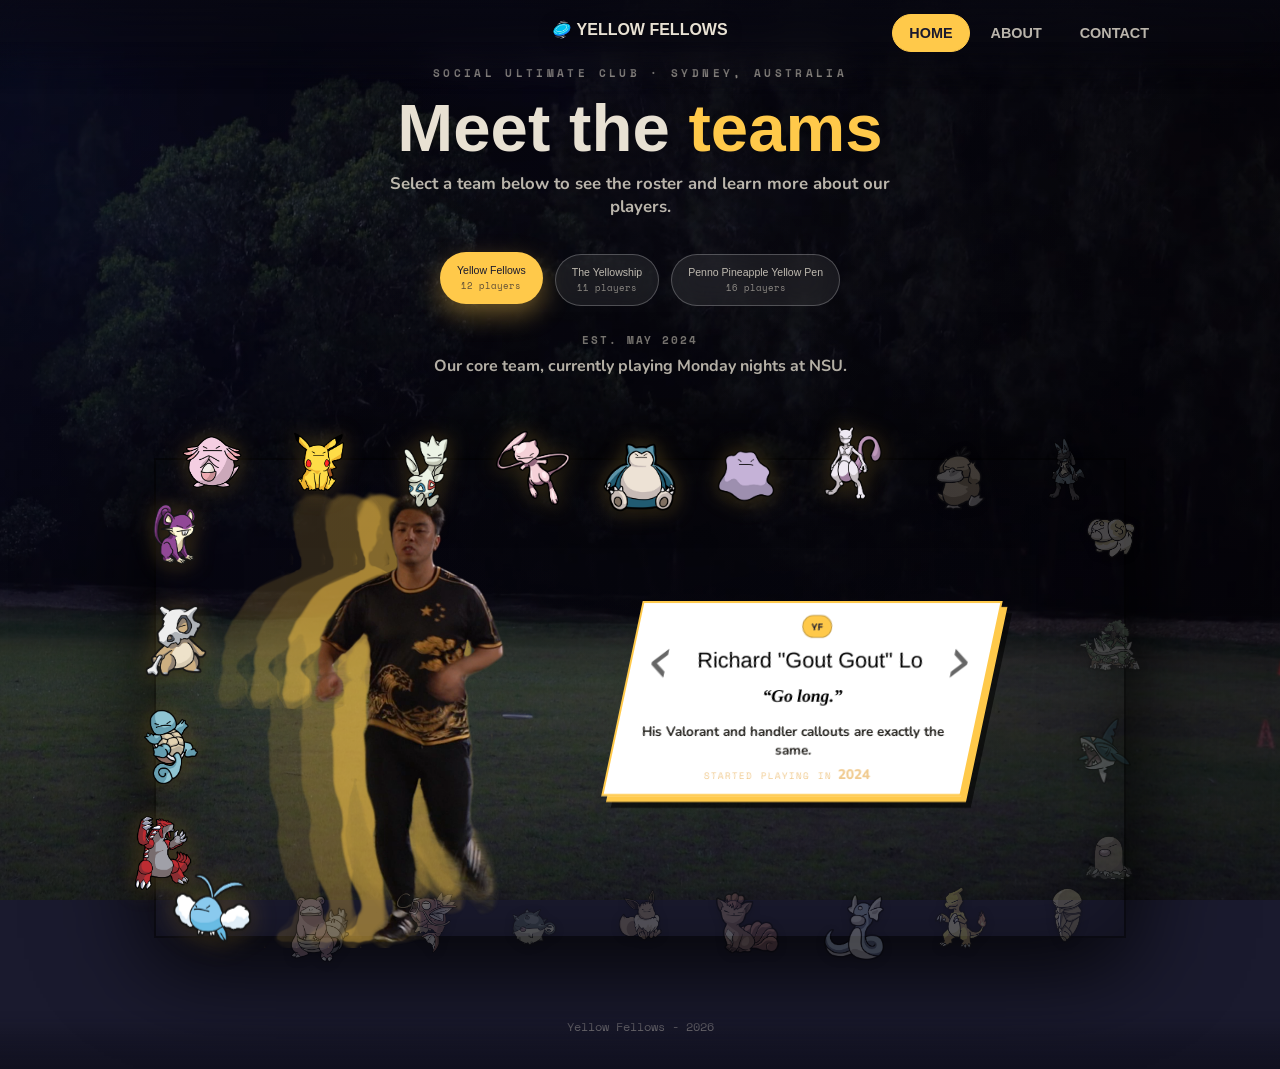
==== index.html @ 6ab6e460 "Claude - code cleanup" ====
<!DOCTYPE html>
<html lang="en">
<head>
<meta charset="UTF-8">
<meta name="viewport" content="width=device-width, initial-scale=1.0">
<title>Yellow Fellows</title>
<link rel="preconnect" href="https://fonts.googleapis.com">
<link href="https://fonts.googleapis.com/css2?family=Nunito:wght@400;700;800;900&family=Space+Mono:wght@400;700&display=swap" rel="stylesheet">
<link rel="stylesheet" href="styles.css">
</head>
<body>

<div class="site-bg" aria-hidden="true"></div>
<div class="disc-bg" aria-hidden="true"></div>

<header class="site-header">
  <div class="header-inner">
    <a href="index.html" class="brand" id="brandLogo" aria-label="Yellow Fellows — home. On mobile, tap to toggle the menu." aria-expanded="false">
      <img src="images/logo.png" alt="Yellow Fellows" class="logo-img"
        onerror="this.replaceWith(Object.assign(document.createElement('span'),{className:'logo-fallback',textContent:'🥏 YELLOW FELLOWS'}));">
    </a>
    <nav class="site-nav" id="siteNav">
      <a href="index.html" class="active">HOME</a>
      <a href="about.html">ABOUT</a>
      <a href="contact.html">CONTACT</a>
    </nav>
  </div>
</header>

<div class="wrap">
  <header class="page-hero">
    <div class="eyebrow">Social Ultimate Club · Sydney, Australia</div>
    <h1>Meet the <span class="hl">teams</span></h1>
    <p class="sub">Select a team below to see the roster and learn more about our players.</p>
  </header>

  <nav class="tabs" role="tablist" aria-label="Team selector"></nav>
  <div class="team-meta">
    <p class="team-est" id="teamEst"></p>
    <p class="team-desc" id="teamDesc"></p>
  </div>

  <div class="stage-wrap" id="stage">

    <video
      id="stageVideo"
      class="stage-video"
      autoplay
      muted
      loop
      playsinline
    ></video>

    <div class="stage-scrim"></div>
    
    <div class="player-figure" id="playerFigure"></div>

    <div class="info-card" id="infoCard">

      <button class="stage-arrow arrow-left" aria-label="Previous player">‹</button>
      <button class="stage-arrow arrow-right" aria-label="Next player">›</button>
      <div class="badge-row" id="badgeRow"></div>
      <p class="stage-name" id="stageName"></p>
      <span class="nickname" id="stageNickname"></span>
      <p class="funfact" id="stageFunfact"></p>

      <div class="player-stat-row single">
        <div class="player-stat">
          <p class="p-label">Started playing in</p>
          <p class="p-value" id="stageStarted"></p>
        </div>
      </div>
    </div>

    <div class="thumb-row" id="thumbRow"></div>
  </div>
</div>

<footer class="site-footer">Yellow Fellows - 2026</footer>

<script src="script.js" defer></script>
</body>
</html>
---- styles.css ----
/* =========================================================
   THE YELLOW SQUAD — shared stylesheet
   Used by: index.html, about.html, contact.html

   v2 -- "field-glass" redesign: field.png runs the full site,
   chrome (header/footer) blurs and feathers into the photo,
   cards go translucent, and player cutouts throw a yellow
   comet trail -- the same arc a disc leaves the hand.
   ========================================================= */

:root{
  /* ---- Fonts, by role ---- */
  --font-body:    'Nunito', sans-serif;         /* running text, form fields */
  --font-heading: 'Segoe UI', sans-serif;        /* h1/h2, names, buttons */
  --font-mono:    'Space Mono', monospace;       /* labels, eyebrows, stats */
  --font-tab:     'Arial Black', sans-serif;     /* team tab buttons */
  --font-quote:   'Times New Roman', monospace;  /* player nickname/quote */

  /* ---- Brand + team colors ---- */
  --ink: #1A1A2E;        /* dark base -- page bg, text-on-light */
  --sun: #FFC94A;        /* primary accent yellow -- Yellow Fellows */
  --pineapple: #f9ff4b;  /* Penno Pineapple Yellow Pen team chip */
  --sherbet: #ffbf1f;    /* The Yellowship team chip */
  --pop: #FF4FA3;        /* focus rings / interactive highlight */
  --cream: #e8e1d3;      /* base tone for light text on dark photo */

  /* ---- Text colors ---- */
  --text: var(--cream);                    /* primary text on dark/photo bg */
  --text-body: #25231f;                    /* body text on light cards (info-card) */
  --text-dim: rgba(255,248,231,0.72);      /* secondary text on dark bg */
  --text-faint: rgba(255,248,231,0.45);    /* tertiary/placeholder text on dark bg */
  --stat-text: rgba(221,138,4,0.45);       /* player stat label/value accent */

  /* ---- Surface / glass effects ---- */
  --glass: rgba(255,255,255,0.07);
  --glass-strong: rgba(255,255,255,0.13);
  --glass-border: rgba(255,255,255,0.24);
  --glass-shadow: 0 18px 50px rgba(6,6,16,0.45);
}

*{ box-sizing:border-box; }

html{ scroll-behavior:smooth; height:100%; background:var(--ink); }

body{
  margin:0;
  background: transparent;
  font-family:var(--font-body);
  color:var(--text);
  min-height:100%;
}

a{ color:inherit; }

/* ---------- SITE-WIDE PHOTO BACKGROUND ---------- */
/* position:fixed already pins this to the viewport, so we don't also need
   background-attachment:fixed -- stacking the two can make some browsers/
   preview panes size the image against document flow instead of the
   viewport, which is what left a plain white gap under short pages. */
.site-bg{
  position:fixed; inset:0; z-index:-3;
  background: url('images/field.png') center 35% / cover no-repeat;
}
.site-bg::before{
  content:"";
  position:absolute; inset:0;
  background:
    linear-gradient(180deg, rgba(8,8,18,0.62) 0%, rgba(8,8,18,0.30) 16%, rgba(8,8,18,0.38) 60%, rgba(8,8,18,0.68) 100%);
}
.site-bg::after{
  content:"";
  position:absolute; inset:0;
  background: radial-gradient(circle at 50% 30%, rgba(0,0,0,0) 0%, rgba(0,0,0,0.28) 100%);
}

.disc-bg{ position:fixed; inset:0; pointer-events:none; overflow:hidden; z-index:-2; }
.disc-bg span{ position:absolute; font-size:2.2rem; opacity:0.07; filter:saturate(0.6); }

.wrap{ position:relative; z-index:5; max-width:1100px; margin:0 auto; padding:64px 64px 10px; }

/* ---------- SITE HEADER / NAV -- fades into the photo ---------- */
.site-header{
  position:fixed; top:0; left:0; right:0; z-index:50;
  padding-bottom: 36px;
}
/* The blurred/feathered background lives on its own layer, sized to the
   header's own (short) box. Applying the mask here -- instead of on
   .site-header directly -- keeps it from clipping the mobile nav
   dropdown, which needs to extend well below that box when open. */
.site-header::before{
  content:"";
  position:absolute; inset:0;
  z-index:-1;
  background: linear-gradient(180deg, rgba(8,8,18,0.55) 0%, rgba(8,8,18,0.30) 55%, rgba(8,8,18,0) 100%);
  backdrop-filter: blur(18px);
  -webkit-backdrop-filter: blur(18px);
  -webkit-mask-image: linear-gradient(to bottom, #000 45%, transparent 100%);
  mask-image: linear-gradient(to bottom, #000 45%, transparent 100%);
}
.header-inner{
  position:relative;
  max-width:1100px; margin:0 auto; padding:14px 24px 6px;
  display:flex; align-items:center; justify-content:flex-end;
  min-height:56px;
}
.brand{
  /* Always centered at the top of the header, independent of the nav's
     width -- absolute + translate keeps it dead-center on both mobile
     and desktop rather than being squeezed by flex siblings. */
  position:absolute;
  left:50%; top:50%;
  transform:translate(-50%,-50%);
  z-index:2;

  display:flex; align-items:center; justify-content:center;
  text-decoration:none;
  padding:6px;
  border-radius:14px;
  transition: transform .2s ease, opacity .2s ease;
}
.brand:hover{ transform:translate(-50%,-50%) scale(1.04); }
.brand.active{ transform:translate(-50%,-50%) scale(0.94); }

.logo-img{
  height:44px;
  width:auto;
  display:block;
  filter: drop-shadow(0 2px 14px rgba(0,0,0,0.5));
}

.logo-fallback{
  font-family:var(--font-heading);
  font-weight:800;
  font-size:1rem;
  color:var(--text);
  text-shadow:0 2px 14px rgba(0,0,0,0.5);
  white-space:nowrap;
}

.site-nav{
  display:flex;
  align-items:center;
  gap:4px;
}

.site-nav a{
  font-family:var(--font-heading);
  font-weight:800;
  font-size:0.9rem;
  text-decoration:none;
  color:var(--text-dim);
  padding:10px 16px;
  border:1px solid transparent;
  border-radius:999px;
  transition:
    color .2s ease,
    background .2s ease,
    border-color .2s ease,
    transform .2s ease;
}

.site-nav a:hover{
  color:var(--text);
  background:var(--glass);
  border-color:var(--glass-border);
}

.site-nav a.active{
  color:var(--ink);
  background:var(--sun);
  border-color:var(--sun);
}

@media (max-width:760px){

  .logo-img{
    height:60px;
  }

  .header-inner{
    min-height:76px;
    padding-top:100px;
  }

  .site-nav{
    display:flex;
    flex-direction:column;
    align-items:center;
    justify-content:center;
    gap:20px;

    position:fixed;
    inset:0;

    z-index:40;

    background:rgba(8,8,18,0.6);
    backdrop-filter:blur(28px) saturate(140%);
    -webkit-backdrop-filter:blur(28px) saturate(140%);

    opacity:0;
    visibility:hidden;
    pointer-events:none;

    transition:
      opacity .3s ease,
      visibility 0s linear .3s;
  }

  .site-nav.open{
    opacity:1;
    visibility:visible;
    pointer-events:auto;
    transition:
      opacity .3s ease,
      visibility 0s linear 0s;
  }

  .site-nav a{
    text-align:center;
    font-size:1.5rem;
    padding:12px 30px;

    opacity:0;
    transform:translateY(14px) scale(.94);
  }

  .site-nav.open a{
    animation:navLinkIn .42s cubic-bezier(.2,.8,.3,1) forwards;
  }

  .site-nav.open a:nth-child(1){ animation-delay:.08s; }
  .site-nav.open a:nth-child(2){ animation-delay:.16s; }
  .site-nav.open a:nth-child(3){ animation-delay:.24s; }
}

@keyframes navLinkIn{
  to{
    opacity:1;
    transform:translateY(0) scale(1);
  }
}

@media (max-width:600px){
  .logo-img{
    height:56px;
  }

  .header-inner{
    min-height:72px;
  }
}

/* ---------- PAGE HERO ---------- */
header.page-hero{
    position:relative;
    z-index:2;

    text-align:center;

    padding:0px 0 30px;

    margin-bottom:-20px;
}

.eyebrow{
  font-family:var(--font-mono); text-transform:uppercase; letter-spacing:0.3em;
  font-size:0.7rem; font-weight:700; color:var(--text-dim);
}

h1{
  font-family:var(--font-heading); font-size:clamp(2.2rem, 6vw, 4.2rem);
  line-height:1.05; margin:12px 0 8px; color:var(--text);
  text-shadow: 0 4px 30px rgba(0,0,0,0.45);
}
h1 .hl{
  color:var(--sun);
}

.sub{ font-size:1.05rem; font-weight:700; max-width:560px; margin:0 auto; color:var(--text-dim); }

h2{
  font-family:var(--font-heading); font-size:clamp(1.25rem, 3.5vw, 1.6rem);
  margin: 0 0 14px; color:var(--text);
}

/* ---------- GENERIC GLASS CARD ---------- */
.panel{
  background: rgba(18,20,28,0.72);
  backdrop-filter: blur(12px);
  -webkit-backdrop-filter: blur(12px);

  border: 1px solid rgba(255,255,255,0.08);
  border-radius: 14px;

  padding: 28px;

  box-shadow:
    0 10px 30px rgba(0,0,0,.28),
    inset 0 1px 0 rgba(255,255,255,.03);

  transition:
    transform .22s ease,
    box-shadow .22s ease,
    border-color .22s ease;
}
.panel:hover{ transform: translateY(-4px); box-shadow: 0 26px 60px rgba(6,6,16,0.55); background:rgba(255,255,255,0.16); }

section.block{ margin: 54px 0; }
section.block:first-of-type{ margin-top: 20px; }

/* ---------- TABS (roster page) ---------- */
.tabs{
  display: flex;
  flex-wrap: wrap;
  justify-content: center;
  align-items: stretch;
  gap: 12px;

  margin: 10px 0;
  padding: 16px 0;
}

.tabs::-webkit-scrollbar{
  display: none;              /* Chrome, Safari, Edge */
}

.tab-btn{
  flex: 0 0 auto;
  font-family:var(--font-tab); font-size:0.66rem; padding:11px 16px;
  background:var(--glass); border:1px solid var(--glass-border); border-radius:999px; cursor:pointer;
  color:var(--text-dim);
  backdrop-filter: blur(14px);
  transition: transform .18s ease, box-shadow .18s ease, background .18s ease, color .18s ease;
  white-space:nowrap;
}
.tab-btn:hover{ transform: translateY(-2px); color:var(--text); background:rgba(255,255,255,0.13); }
.tab-btn:focus-visible{ outline: 2px solid var(--pop); outline-offset: 3px; }
.tab-btn.active{
  color:var(--ink); transform: translateY(-2px);
  border-color: transparent;
  box-shadow: 0 10px 26px rgba(255,201,74,0.4);
}
.tab-btn .count{ font-family:var(--font-mono); font-size:0.55rem; opacity:0.7; display:block; margin-top:3px; }

.team-meta{ text-align:center; margin-bottom:80px; }
.team-est{
  font-family:var(--font-mono); font-size:0.68rem; font-weight:700;
  text-transform:uppercase; letter-spacing:0.18em; color:var(--text-faint); margin:0 0 6px;
}
.team-est.empty{ font-style:italic; letter-spacing:0.05em; text-transform:none; }
.team-desc{
  font-weight:700; font-size:1rem; line-height:1.55; max-width:620px;
  margin:0 auto; color:var(--text-dim);
}

/* ---------- STAGE -- floats directly on the field, no boxed background ---------- */
.stage-wrap{
    position: relative;

    display: flex;
    justify-content: center;
    align-items: center;
    gap: 64px;

    min-height: 480px;

    overflow: visible;
    border: 2px solid rgba(0, 0, 0, 0.6);
    box-shadow:
      0 30px 80px rgba(0,0,0,0.65),
      0 0 120px rgba(0,0,0,0.45),
      inset 0 0 80px rgba(0,0,0,0.35);
}

.stage-video{
    position: absolute;
    inset: 0;

    width: 100%;
    height: 100%;

    object-fit: cover;
    filter: brightness(0.6);

    z-index: 0;
}

.player-figure{
  position: absolute;
  left: -42px;
  flex: 1;

  display: flex;
  align-items: center;
  justify-content: center;

  min-height: 500px;

  transition: opacity .45s ease;
}

.player-figure img{

  width: auto;
  height: 500px;

  object-fit: contain;

  transform: translateX(-60px);

  animation: toonShadowIn .8s cubic-bezier(.2,.8,.3,1) both;
}

@keyframes toonShadowIn{
  0%{
    filter:
      drop-shadow(0 0 0 rgba(255,201,74,0))
      drop-shadow(0 0 0 rgba(255,201,74,0));
  }

  100%{
    filter:
      drop-shadow(-32px 0px 0 rgba(255,201,74,0.5))
      drop-shadow(-64px 0px 0 rgba(255,201,74,0.3));
  }
}

.ghost{ width:80%; height:80%; }
.ghost svg{ width:100%; height:100%;
  filter: drop-shadow(0 14px 22px rgba(0,0,0,0.35));
}
.ghost .ghost-initials{ font-family:var(--font-heading); fill: rgba(255,255,255,0.9); font-size:26px; }
.ghost path, .ghost circle{ stroke: rgba(255,255,255,0.8); }

.info-card{
    position: absolute;
    right:12px;
    width: 360px;
    padding: 12px 18px;

    background: #fff;
    border: 2px solid var(--sun);

    transform: skew(-12deg) translateX(-130px);

    flex: 0 0 360px;   /* Prevent flexbox from shrinking it */

    box-shadow:
        6px 6px 0 var(--sun),
        12px 12px 0 rgba(0,0,0,0.6);

    color: #000; /* or #111 if you want softer black text */
    
}
.info-card > *{
    transform: skew(12deg);
}
.info-card.fade{ opacity:0; transform: translateY(6px); }

.badge-row{ display:flex; gap:5px; margin-bottom:10px; flex-wrap:wrap; justify-content:center; }
.team-chip{
  font-family:var(--font-mono); font-size:0.6rem; font-weight:700;
  padding:3px 8px; border-radius:999px; border:1px solid rgba(26,26,46,0.25); line-height:1.6;
  color:var(--ink);
}
.chip-YF{ background: var(--sun); }
.chip-PPYP{ background: var(--pineapple); }
.chip-YS{ background: var(--sherbet); }

.stage-name{ font-family:var(--font-heading); font-size:clamp(1rem, 3vw, 1.35rem); margin:0 0 8px; text-align:center; }

.nickname{
  display:block; width:fit-content; margin:0 auto 12px;
  font-family:var(--font-quote); font-style:italic; font-size:1.1rem; font-weight:700;
  padding:4px 12px;
}
.nickname.empty{ font-style:italic; border-style:dotted; opacity:0.7; }

.funfact{ font-size:0.84rem; font-weight:700; line-height:1.4; color:var(--text-body); text-align:center; margin:0 0 -2px; }
.funfact.empty{ font-style:italic; font-weight:600; opacity:0.6; }

.player-stat-row{
  display:grid;
  grid-template-columns:1fr 1fr;
  gap:6px 12px;
  border-top:1px solid var(--glass-border);
  padding-top:8px;
}

.player-stat-row.single{
  grid-template-columns:1fr;
}

.player-stat{
  display:flex;
  justify-content:center;
  align-items:baseline;
  gap:6px;
}

.player-stat .p-label{
  margin:0;
  font-family:var(--font-mono);
  font-size:0.58rem;
  text-transform:uppercase;
  letter-spacing:0.12em;
  color:var(--stat-text);
  line-height:1;
}

.player-stat .p-value{
  margin:0;
  font-weight:800;
  font-size:0.86rem;
  color:var(--stat-text);
  line-height:1;
}

.player-stat .p-value.empty{
  font-style:italic;
  font-weight:700;
  color:var(--text-faint);
}

.stage-arrow{
  position: absolute;
  top: 30%;
  transform: translateY(-50%);
  z-index: 3;

  width: 56px;
  height: 56px;
  border: none;
  border-radius: 50%;

  background: transparent;
  color: rgba(0, 0, 0, 0.85);

  display: flex;
  align-items: center;
  justify-content: center;

  cursor: pointer;
  user-select: none;

  font-family: system-ui, sans-serif;
  font-size: 4rem;
  font-weight: 300;
  line-height: 1;

  transition:
    transform .2s ease,
    color .2s ease,
    opacity .2s ease;

  opacity: .7;
}

.stage-arrow:hover{
  transform: translateY(-50%) scale(1.12);
  color: #000000;
  opacity: 1;
}

.stage-arrow:focus-visible{
  outline: none;
}
.arrow-left{ left:0%; }
.arrow-right{ right: 0%; }

/* ---------- THUMBNAIL ROW ---------- */

/* Purely a positioning context -- not itself positioned, so it doesn't
   introduce a new containing block. .thumb children are position:absolute
   and sit directly on top of .stage-wrap (their nearest positioned
   ancestor), so their left/top percentages are stage-wrap-relative. */
.thumb-row{
  margin: 0;
}

.thumb{
  position: absolute;

  width:66px;
  height:66px;

  display:flex;
  align-items:center;
  justify-content:center;

  cursor:pointer;
  pointer-events: auto;

  /* left/top mark the point on the frame; this centers the thumb on
     that point instead of anchoring its top-left corner there */
  transform: translate(-50%, -50%);

  /* every property that differs between the dim/active/selected state
     is listed here so updateThumbStates()'s class toggles always fade
     rather than snapping */
  transition:
    transform 0.4s cubic-bezier(.2,.8,.3,1),
    opacity 0.4s ease;

  /* default "dim" state */
  opacity: 0.35;
}

.thumb:hover{ transform: translate(-50%, -50%) translateY(-3px) scale(1.05); opacity:0.85; }

.thumb img{
  width: 100%;
  height: 100%;
  object-fit: contain; /* hug the cutout's real shape, not a cropped circle */
  filter: grayscale(0.6) brightness(0.8) drop-shadow(0 2px 5px rgba(0,0,0,0.4));
  transition: filter 0.4s ease;
}

/* highlighted state -- fades in/out via the transition above whenever
   .active is toggled (team switch) or on first paint (entrance). The
   white outline + yellow glow are traced straight onto the cutout's
   alpha shape with stacked drop-shadows, rather than sitting behind it
   in a circular chip. */
.thumb.active{
  opacity: 1;
  transform: translate(-50%, -50%) translateY(-5px) scale(1.12);
}
.thumb.active img{
  filter:
    drop-shadow(0 2px 5px rgba(0,0,0,0.4))
    drop-shadow(0 0 9px rgba(255,201,74,0.265));
}

/* selected state -- the player currently shown on stage. Sits visually
   "above" the plain active state: bigger lift, a heavier ring, and a
   slow breathing glow so it reads at a glance even among a full team of
   highlighted teammates. Declared after .active so it wins when a thumb
   is both on-team and the current selection (the common case). */
.thumb.selected{
  transform: translate(-50%, -50%) translateY(-9px) scale(1.32);
  z-index: 2;
}
.thumb.selected img{
  animation: thumbGlow 2.6s ease-in-out infinite;
}


@keyframes thumbGlow{
  0%, 100%{
    filter:
      drop-shadow(0 0 2px #fff)
      drop-shadow(0 0 2px #fff)
      drop-shadow(0 0 2px #fff)
      drop-shadow(0 2px 5px rgba(0,0,0,0.4))
      drop-shadow(0 0 14px rgba(255,201,74,0.85));
  }
  50%{
    filter:
      drop-shadow(0 0 2.5px #fff)
      drop-shadow(0 0 2.5px #fff)
      drop-shadow(0 0 2.5px #fff)
      drop-shadow(0 2px 5px rgba(0,0,0,0.4))
      drop-shadow(0 0 24px rgba(255,201,74,1));
  }
}

/* fallback chip -- only used when a player has no thumbs/<slug>.png yet.
   There's no image to trace an outline onto, so it keeps a small circular
   badge instead; box-shadow stands in for the drop-shadow ring so the
   same dim/active/selected language still reads. */
.thumb-fallback{
  border-radius:50%;
  background: var(--tbg, var(--sun));
  color: var(--ink);
  font-family:var(--font-mono);
  font-size:0.6rem;
  font-weight:700;
  box-shadow: 0 6px 16px rgba(6,6,16,0.35);
  transition: box-shadow 0.4s ease;
}
.thumb-fallback.active{
  box-shadow: 0 0 0 2px #fff, 0 8px 22px rgba(255,201,74,0.5);
}
.thumb-fallback.selected{
  box-shadow: 0 0 0 3px #fff, 0 14px 30px rgba(255,201,74,0.55), 0 0 18px rgba(255,201,74,0.35);
  animation: thumbFallbackGlow 2.6s ease-in-out infinite;
}
@keyframes thumbFallbackGlow{
  0%, 100%{ box-shadow: 0 0 0 3px #fff, 0 14px 30px rgba(255,201,74,0.55), 0 0 18px rgba(255,201,74,0.35); }
  50%{ box-shadow: 0 0 0 3px #fff, 0 16px 36px rgba(255,201,74,0.8), 0 0 34px rgba(255,201,74,0.65); }
}

/* ---------- CONTACT PAGE ---------- */
.contact-grid{
  display:grid; grid-template-columns: 1.1fr 0.9fr; gap:24px; align-items:start;
}
@media (max-width:760px){ .contact-grid{ grid-template-columns:1fr; } }

.info-list{ list-style:none; padding:0; margin:0; display:flex; flex-direction:column; gap:16px; }
.info-list li{ display:flex; gap:12px; align-items:flex-start; }
.info-list .icon{ font-size:1.4rem; line-height:1; filter: drop-shadow(0 2px 6px rgba(0,0,0,0.4)); }
.info-list .label{
  font-family:var(--font-mono); font-size:0.64rem; text-transform:uppercase;
  letter-spacing:0.12em; color:var(--text-faint); margin:0 0 3px;
}
.info-list .value{ font-weight:800; color:var(--text); }
.info-list .value.empty{ font-style:italic; font-weight:700; color:var(--text-faint); }

.social-row{ display:flex; gap:10px; flex-wrap:wrap; margin-top:18px; }
.social-chip{
  font-family:var(--font-mono); font-size:0.7rem; font-weight:700;
  padding:8px 14px; border:1px solid var(--glass-border); border-radius:20px; text-decoration:none;
  background:var(--glass); color:var(--text-dim);
  transition: transform .18s ease, background .18s ease, color .18s ease;
}
.social-chip:hover{ background:var(--sun); color:var(--ink); transform: translateY(-2px); }

.form-field{ margin-bottom:16px; display:flex; flex-direction:column; gap:6px; }
.form-field label{ font-family:var(--font-mono); font-size:0.68rem; text-transform:uppercase; letter-spacing:0.1em; color:var(--text-faint); }
.form-field input, .form-field textarea{
  font-family:var(--font-body); font-size:0.95rem; font-weight:700;
  padding:12px 14px; border:1px solid var(--glass-border); border-radius:12px;
  background:rgba(255,255,255,0.08); color:var(--text); resize:vertical;
}
.form-field input::placeholder, .form-field textarea::placeholder{ color:var(--text-faint); }
.form-field input:focus, .form-field textarea:focus{ outline:2px solid var(--pop); outline-offset:1px; background:rgba(255,255,255,0.13); }

.submit-btn{
  font-family:var(--font-heading); font-weight:800; font-size:0.82rem; padding:14px 24px;
  background:var(--sun); color:var(--ink); border:none; border-radius:999px; cursor:pointer;
  transition: transform .18s ease, box-shadow .18s ease;
}
.submit-btn:hover{ transform: translateY(-2px); }
.submit-btn:focus-visible{ outline:2px solid var(--pop); outline-offset:2px; }

.form-note{ font-size:0.76rem; color:var(--text-faint); margin-top:10px; font-weight:700; }

/* ---------- FOOTER -- feathers into the photo, no hard edge ---------- */
footer.site-footer{
  position:relative; z-index:1;
  text-align:center; margin-top:60px; padding-top:10px; padding-bottom:34px;
  font-family:var(--font-mono); font-size:0.74rem; color:var(--text-faint);
  background: linear-gradient(0deg, rgba(8,8,18,0.5) 0%, rgba(8,8,18,0.22) 55%, rgba(8,8,18,0) 100%);
  -webkit-mask-image: linear-gradient(to top, #000 55%, transparent 100%);
  mask-image: linear-gradient(to top, #000 55%, transparent 100%);
}

/* ---------- MOBILE / STAGE RESPONSIVE ---------- */
@media (max-width:760px){
  .wrap{ padding-top:118px; }

  /* Stage stacks: player photo on top, info card below, arrows overlaid
     on the photo, thumbs scattered around the whole stacked block. */
    .stage-wrap{
    position: relative;
    display: flex;
    justify-content: center;
    align-items: center;

    min-height: 520px;
    padding: 28px 12px 32px;
  }

  .player-figure{
    flex: 1;
    width: 100%;
    height: 100%;
    min-height: 520px;
  }

  .player-figure img{
    transform: none;
    height: 500px;
    object-fit: contain;
  }

  .info-card{
    position: absolute;
    left: 50%;
    bottom: 20px;
    transform: translateX(-50%) translateY(-20%) skew(-12deg);

    width: calc(100% - 24px);
    max-width: 360px;

    z-index: 20;

    box-shadow:
      4px 4px 0 var(--sun),
      8px 8px 0 rgba(0,0,0,0.6);
  }

  .info-card.fade{
    opacity: 0;
    transform: translateX(-50%) translateY(6px) skew(-6deg);
  }

  /* Smaller thumbs so the perimeter-scatter layout (see script.js
     thumbSize/thumbGap) still has room to breathe on a narrow stage. */
  .thumb{ width:62px; height:62px; z-index:30}
  .thumb.selected{z-index:30}

  .team-meta{ margin-bottom:44px; }
  .tabs{ gap:10px; }
}

@media (max-width:600px){
  .wrap{ padding-top:118px; }
  .player-figure{ height:220px; }
  .player-stat-row{ grid-template-columns:1fr; }
  .thumb{ width:48px; height:48px; }
  .stage-arrow{ top:24px; padding:50px}
}

@media (max-width:420px){
  .panel{ padding:20px 18px 18px; }
  .info-card{ padding:10px 14px; }
  .stat-row{ gap:10px; }
  h1{ margin-top:8px; }
}

@media (prefers-reduced-motion: reduce){ *{ transition:none !important; animation:none !important; } }


/* ---------- TIMELINE (about.html only) ---------- */

.timeline-header{
  text-align:center;
  margin:0 0 32px;
}

.timeline-header p{
  margin:0;

  font-family:var(--font-body);
  font-size:.85rem;
  font-weight:800;

  text-transform:uppercase;
  letter-spacing:.2em;

  color:var(--sun);
}

.timeline{
  position: relative;
  max-width: 760px;
  margin: 0 auto;
  padding: 20px 0;
}
.timeline::before{
  content:"";
  position:absolute;
  top:0; bottom:0; left:50%;
  width:2px;
  background: linear-gradient(180deg, transparent, var(--glass-border) 8%, var(--glass-border) 92%, transparent);
  transform: translateX(-50%);
}

.timeline-entry{
  position: relative;
  display: grid;
  grid-template-columns: 1fr 1fr;
  gap: 32px;
  align-items: center;
  margin-bottom: 48px;
}
.timeline-entry.in-view{
  animation: awRise .6s ease both;
}
.timeline-entry:nth-child(odd) .timeline-photo{ grid-column: 1; order: 1; }
.timeline-entry:nth-child(odd) .timeline-card{ grid-column: 2; order: 2; }
.timeline-entry:nth-child(even) .timeline-photo{ grid-column: 2; order: 2; }
.timeline-entry:nth-child(even) .timeline-card{ grid-column: 1; order: 1; text-align: right; }

.timeline-dot{
  position:absolute; top:50%; left:50%;
  width:14px; height:14px; border-radius:50%;
  background: var(--sun);
  box-shadow: 0 0 0 4px rgba(255,201,74,0.25), 0 0 18px rgba(255,201,74,0.6);
  transform: translate(-50%,-50%);
  z-index: 2;
}

.timeline-photo{
  border-radius:18px;
  overflow:hidden;
  border:1px solid var(--glass-border);
  box-shadow:var(--glass-shadow);
  min-height:160px;
  background:var(--glass-strong);

  display:flex;
  align-items:center;
  justify-content:center;

  backdrop-filter:blur(20px) saturate(140%);
  -webkit-backdrop-filter:blur(20px) saturate(140%);

  transition:
    transform .25s ease,
    box-shadow .25s ease,
    background .25s ease;
}

.timeline-photo:hover{
  transform:translateY(-4px);
  box-shadow:0 26px 60px rgba(6,6,16,0.55);
  background:rgba(255,255,255,0.16);
}

.timeline-photo img{
  width:100%;
  height:100%;
  object-fit:cover;
  display:block;
  transition:transform .35s ease;
}

.timeline-photo:hover img{
  transform:scale(1.04);
}

.timeline-photo img{ width:100%; height:100%; object-fit:cover; display:block; }
.timeline-photo.photo-fallback{ display:none; } /* no image -> card takes both columns below */
.timeline-photo.photo-fallback + .timeline-card{ grid-column: 1 / -1; text-align:center; }

.timeline-date{
  font-family:var(--font-mono); font-size:0.66rem; font-weight:700;
  text-transform:uppercase; letter-spacing:0.14em; color:var(--sun); margin:0 0 6px;
}
.timeline-caption{
  font-family:var(--font-heading); font-size:1.1rem; margin:0 0 8px; color:var(--text);
}
.timeline-desc{
  font-size:0.9rem; font-weight:700; line-height:1.5; color:var(--text-dim); margin:0;
}

@media (max-width:760px){
  .timeline::before{ left:20px; }
  .timeline-entry{
    grid-template-columns: 1fr;
    padding-left: 46px;
  }
  .timeline-entry:nth-child(odd) .timeline-photo,
  .timeline-entry:nth-child(even) .timeline-photo{ grid-column:1; order:1; }
  .timeline-entry:nth-child(odd) .timeline-card,
  .timeline-entry:nth-child(even) .timeline-card{ grid-column:1; order:2; text-align:left; }
  .timeline-dot{ left:20px; }
  .timeline-photo.photo-fallback + .timeline-card{ grid-column:1; }
}

/* =========================================================
   ABOUT - Values Section
   ========================================================= */

.about-section{
  margin:0 0 10px;
}

.about-section .section-label{
  font-family:var(--font-body);
  font-size:.85rem;
  font-weight:800;

  text-transform:uppercase;
  letter-spacing:.2em;

  color:var(--sun);
  margin:0 0 14px;
}

.values-statement{
  font-family:var(--font-heading);
  font-weight:400;
  font-size:clamp(0.9rem,2.6vw,1.15rem);
  line-height:1.28;
  margin:0 0 48px;
  padding-bottom:44px;
  border-bottom:1px solid rgba(255,255,255,.14);
}

.values-statement em{
  font-style:normal;
  font-size:.62em;
  font-weight:600;
  opacity:.75;
  vertical-align:2px;
}

.stat-band{
  display:grid;
  grid-template-columns:repeat(3,1fr);
}

.stat-item{
  padding:0 20px;
  border-left:1px solid rgba(255,255,255,.14);
}

.stat-item:first-child{
  padding-left:0;
  border-left:none;
}

.stat-num{
  display:block;
  font-family:var(--font-body);
  font-weight:900;
  font-size:clamp(2rem,5vw,2.8rem);
}

.stat-label{
  font-family:var(--font-mono);
  font-size:.66rem;
  text-transform:uppercase;
  letter-spacing:.1em;
  opacity:.7;
}

@media (max-width:560px){
  .stat-band{
    grid-template-columns:1fr;
    gap:20px;
  }

  .stat-item{
    border-left:none;
    border-top:1px solid rgba(255,255,255,.14);
    padding:20px 0 0;
  }

  .stat-item:first-child{
    border-top:none;
    padding-top:0;
  }
}
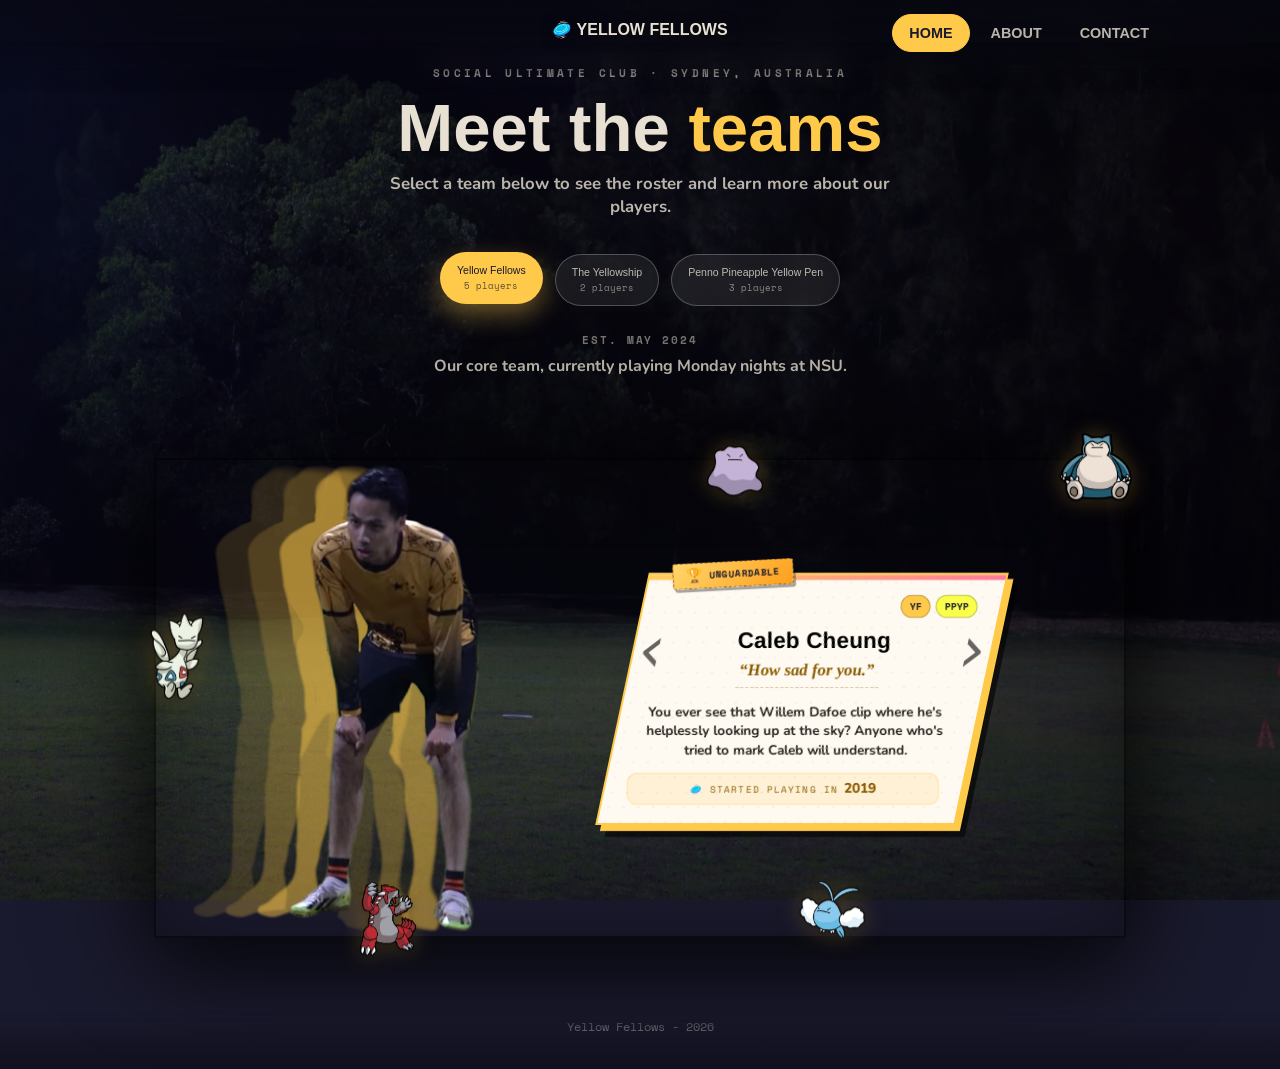
==== commit 93ade766: "Pre-Claude exthumbs" ====
--- a/index.html
+++ b/index.html
@@ -59,6 +59,10 @@
 
       <button class="stage-arrow arrow-left" aria-label="Previous player">‹</button>
       <button class="stage-arrow arrow-right" aria-label="Next player">›</button>
+      <div class="trophy-tag" id="trophyTag">
+        <span class="trophy-icon">🏆</span>
+        <span class="trophy-text" id="trophyText"></span>
+      </div>
       <div class="badge-row" id="badgeRow"></div>
       <p class="stage-name" id="stageName"></p>
       <span class="nickname" id="stageNickname"></span>
--- a/styles.css
+++ b/styles.css
@@ -388,7 +388,7 @@
 
 .player-figure{
   position: absolute;
-  left: -42px;
+  left: 32px;
   flex: 1;
 
   display: flex;
@@ -437,9 +437,11 @@
     position: absolute;
     right:12px;
     width: 360px;
-    padding: 12px 18px;
-
-    background: #fff;
+    padding: 20px 22px 18px;
+
+    background:
+      radial-gradient(rgba(26,26,46,0.055) 1px, transparent 1.4px) 0 0/15px 15px,
+      #fffaf1;
     border: 2px solid var(--sun);
 
     transform: skew(-12deg) translateX(-130px);
@@ -448,17 +450,73 @@
 
     box-shadow:
         6px 6px 0 var(--sun),
-        12px 12px 0 rgba(0,0,0,0.6);
+        12px 12px 0 rgba(0,0,0,0.6),
+        inset 0 1px 0 rgba(255,255,255,0.8);
 
     color: #000; /* or #111 if you want softer black text */
-    
+}
+.info-card::before{
+    content:"";
+    position:absolute;
+    top:0; left:0; right:0;
+    height:5px;
+    background: linear-gradient(90deg, var(--sun) 0%, var(--pop) 130%);
+    opacity:0.9;
 }
 .info-card > *{
     transform: skew(12deg);
 }
 .info-card.fade{ opacity:0; transform: translateY(6px); }
 
-.badge-row{ display:flex; gap:5px; margin-bottom:10px; flex-wrap:wrap; justify-content:center; }
+.badge-row{
+    display: flex;
+    gap: 5px;
+    flex-wrap: wrap;
+    justify-content: flex-end;
+    margin: 0 0 10px;
+}
+
+/* Optional "trophy" ribbon -- only shown when a player has one (see
+   PLAYER_INFO.trophy in script.js). Deliberately sits straddling the
+   card's own top border rather than inside the padding, like a patch
+   stitched onto the corner. Hidden by default via display:none rather
+   than the `hidden` attribute -- see renderStage()'s toggle. */
+.trophy-tag{
+    display: none;
+    align-items: center;
+    gap: 6px;
+
+    position: absolute;
+    top: -14px;
+    left: 22px;
+    z-index: 3;
+    max-width: calc(100% - 54px);
+
+    padding: 5px 12px;
+    background: linear-gradient(135deg, #ffd66b, #ff9f1c);
+    border: 1.5px dashed rgba(26,26,46,0.55);
+    border-radius: 3px;
+    box-shadow: 2px 3px 0 rgba(0,0,0,0.35);
+
+    color: var(--ink);
+    font-family: var(--font-mono);
+    font-size: 0.58rem;
+    font-weight: 800;
+    line-height: 1.3;
+    text-transform: uppercase;
+    letter-spacing: 0.05em;
+
+    transform: skew(12deg) rotate(-3deg);
+}
+.trophy-tag .trophy-icon{
+    flex: 0 0 auto;
+    font-size: 0.86rem;
+    line-height: 1;
+}
+.trophy-tag .trophy-text{
+    overflow-wrap: anywhere;
+}
+
 .team-chip{
   font-family:var(--font-mono); font-size:0.6rem; font-weight:700;
   padding:3px 8px; border-radius:999px; border:1px solid rgba(26,26,46,0.25); line-height:1.6;
@@ -468,36 +526,54 @@
 .chip-PPYP{ background: var(--pineapple); }
 .chip-YS{ background: var(--sherbet); }
 
-.stage-name{ font-family:var(--font-heading); font-size:clamp(1rem, 3vw, 1.35rem); margin:0 0 8px; text-align:center; }
+.stage-name{ font-family:var(--font-heading); font-size:clamp(1.1rem, 2.4vw, 1.4rem); font-weight:700; margin:0 0 6px; text-align:center; letter-spacing:0.01em; }
 
 .nickname{
-  display:block; width:fit-content; margin:0 auto 12px;
-  font-family:var(--font-quote); font-style:italic; font-size:1.1rem; font-weight:700;
-  padding:4px 12px;
-}
-.nickname.empty{ font-style:italic; border-style:dotted; opacity:0.7; }
-
-.funfact{ font-size:0.84rem; font-weight:700; line-height:1.4; color:var(--text-body); text-align:center; margin:0 0 -2px; }
+  display:block; width:fit-content; margin:0 auto 14px;
+  font-family:var(--font-quote); font-style:italic; font-size:1.05rem; font-weight:700;
+  color:#8a5c00;
+  padding:0 4px 7px;
+  border-bottom:1px dashed rgba(138,92,0,0.32);
+}
+.nickname.empty{ font-style:italic; border-style:dotted; opacity:0.7; color:var(--text-body); }
+
+.funfact{ font-size:0.84rem; font-weight:700; line-height:1.45; color:var(--text-body); text-align:center; margin:0 0 12px; }
 .funfact.empty{ font-style:italic; font-weight:600; opacity:0.6; }
 
 .player-stat-row{
   display:grid;
   grid-template-columns:1fr 1fr;
   gap:6px 12px;
-  border-top:1px solid var(--glass-border);
-  padding-top:8px;
+  border-top:1px solid rgba(26,26,46,0.12);
+  padding-top:10px;
 }
 
 .player-stat-row.single{
   grid-template-columns:1fr;
+  border-top:none;
+  padding-top:0;
 }
 
 .player-stat{
   display:flex;
-  justify-content:center;
+  justify-content:flex-start;
   align-items:baseline;
   gap:6px;
 }
+
+.player-stat-row.single .player-stat{
+  background: rgba(255,201,74,0.16);
+  border:1px solid rgba(255,201,74,0.4);
+  border-radius:10px;
+  padding:8px 12px;
+  justify-content:center;
+}
+
+.player-stat-row.single .p-label::before{ content:"🥏  "; }
+
+.player-stat-row.single .p-label,
+.player-stat-row.single .p-value{ color:#8a5c00; }
+.player-stat-row.single .p-value.empty{ color:var(--text-faint); }
 
 .player-stat .p-label{
   margin:0;
@@ -566,8 +642,8 @@
 .stage-arrow:focus-visible{
   outline: none;
 }
-.arrow-left{ left:0%; }
-.arrow-right{ right: 0%; }
+.arrow-left{ left: -3%; }
+.arrow-right{ right: -3%; }
 
 /* ---------- THUMBNAIL ROW ---------- */
 
@@ -747,59 +823,140 @@
 }
 
 /* ---------- MOBILE / STAGE RESPONSIVE ---------- */
+/*
+  Mobile trades the desktop "floating comic panel" for a plain stacked
+  card: a fixed-height photo zone up top (video + cutout + nav arrows),
+  then the info card in normal document flow below it, then the thumbs
+  as a horizontal swipeable strip. --photo-h is the single source of
+  truth for the photo zone's height -- the video, the cutout, and the
+  arrows' vertical centering all reference it, so they can't drift out
+  of sync with each other.
+*/
 @media (max-width:760px){
   .wrap{ padding-top:118px; }
 
-  /* Stage stacks: player photo on top, info card below, arrows overlaid
-     on the photo, thumbs scattered around the whole stacked block. */
-    .stage-wrap{
+  .stage-wrap{
+    --photo-h: min(56vh, 440px);
+
+    display: block;
+    min-height: 0;
+    padding: 0;
+
+    border-radius: 22px;
+    overflow: hidden;
+    border: 1px solid rgba(255,255,255,0.14);
+    box-shadow: 0 22px 55px rgba(0,0,0,0.55);
+  }
+
+  .stage-video{
+    height: var(--photo-h);
+  }
+
+  .stage-scrim{
+    position: absolute;
+    top: 0; left: 0; right: 0;
+    height: var(--photo-h);
+    background: linear-gradient(180deg, rgba(8,8,18,0) 62%, rgba(8,8,18,0.55) 100%);
+    pointer-events: none;
+  }
+
+  .player-figure{
     position: relative;
-    display: flex;
-    justify-content: center;
-    align-items: center;
-
-    min-height: 520px;
-    padding: 28px 12px 32px;
-  }
-
-  .player-figure{
-    flex: 1;
+    left: auto;
     width: 100%;
-    height: 100%;
-    min-height: 520px;
+    height: var(--photo-h);
+    min-height: 0;
   }
 
   .player-figure img{
     transform: none;
-    height: 500px;
+    height: 84%;
+    max-height: 100%;
     object-fit: contain;
   }
 
+  .ghost{ width:56%; height:70%; }
+
+  /* Arrows are still positioned relative to .info-card (their DOM
+     parent), but pulled up with a negative offset so they land over
+     the photo instead of over the card -- the card's own top margin
+     (18px, see .info-card below) plus half the photo height. */
+  .stage-arrow{
+    top: calc(-1 * (var(--photo-h) / 2) - 18px);
+    transform: translateY(-50%);
+
+    width: 42px;
+    height: 42px;
+    font-size: 3.9rem;
+
+    color: #fff;
+
+    z-index: 5;
+  }
+  .stage-arrow:hover{ transform: translateY(-10%) scale(1.28); color: #fff}
+  .arrow-left{ left: 12px; }
+  .arrow-right{ right: 12px; }
+
+  /* Plain card in normal flow -- the skew reads great as a floating
+     accent on desktop, but fights readability at phone widths, so it's
+     dropped here in favour of a straightforward sticker-style card.
+     Stays position:relative (not static) so the arrows and the trophy
+     tag still anchor to the card itself rather than the whole stage. */
   .info-card{
-    position: absolute;
-    left: 50%;
-    bottom: 20px;
-    transform: translateX(-50%) translateY(-20%) skew(-12deg);
-
-    width: calc(100% - 24px);
-    max-width: 360px;
-
-    z-index: 20;
+    position: relative;
+    width: auto;
+    max-width: none;
+    margin: 18px 16px 0;
+
+    transform: none;
 
     box-shadow:
       4px 4px 0 var(--sun),
-      8px 8px 0 rgba(0,0,0,0.6);
-  }
-
+      8px 8px 0 rgba(0,0,0,0.55),
+      inset 0 1px 0 rgba(255,255,255,0.8);
+  }
+  .info-card > *{ transform: none; }
+  .trophy-tag{ transform: rotate(-3deg); }
   .info-card.fade{
     opacity: 0;
-    transform: translateX(-50%) translateY(6px) skew(-6deg);
-  }
-
-  /* Smaller thumbs so the perimeter-scatter layout (see script.js
-     thumbSize/thumbGap) still has room to breathe on a narrow stage. */
-  .thumb{ width:62px; height:62px; z-index:30}
-  .thumb.selected{z-index:30}
+    transform: translateY(8px);
+  }
+
+  /* Thumbs become a horizontal, swipeable strip instead of a perimeter
+     scatter -- easier to scan and tap with a thumb than to chase dots
+     around the whole card. See script.js buildThumbs()/isMobileThumbLayout(). */
+  .thumb-row{
+    display: flex;
+    align-items: center;
+    gap: 12px;
+
+    margin: 18px 0 0;
+    padding: 6px 16px 20px;
+
+    overflow-x: auto;
+    overscroll-behavior-x: contain;
+    scroll-snap-type: x proximity;
+    -webkit-overflow-scrolling: touch;
+  }
+  .thumb-row::-webkit-scrollbar{ display: none; }
+
+  .thumb-row .thumb{
+    position: static;
+    flex: 0 0 auto;
+    scroll-snap-align: center;
+  }
+  .thumb-row .thumb,
+  .thumb-row .thumb:hover,
+  .thumb-row .thumb.active{
+    transform: none;
+  }
+  .thumb-row .thumb:hover{ opacity:0.85; }
+  .thumb-row .thumb.selected{
+    transform: translateY(-3px) scale(1.16);
+    z-index: 2;
+  }
+
+  .thumb{ width:62px; height:62px; }
 
   .team-meta{ margin-bottom:44px; }
   .tabs{ gap:10px; }
@@ -807,16 +964,14 @@
 
 @media (max-width:600px){
   .wrap{ padding-top:118px; }
-  .player-figure{ height:220px; }
+  .stage-wrap{ --photo-h: min(48vh, 360px); }
   .player-stat-row{ grid-template-columns:1fr; }
   .thumb{ width:48px; height:48px; }
-  .stage-arrow{ top:24px; padding:50px}
 }
 
 @media (max-width:420px){
   .panel{ padding:20px 18px 18px; }
-  .info-card{ padding:10px 14px; }
-  .stat-row{ gap:10px; }
+  .info-card{ padding:16px 16px 14px; }
   h1{ margin-top:8px; }
 }
 
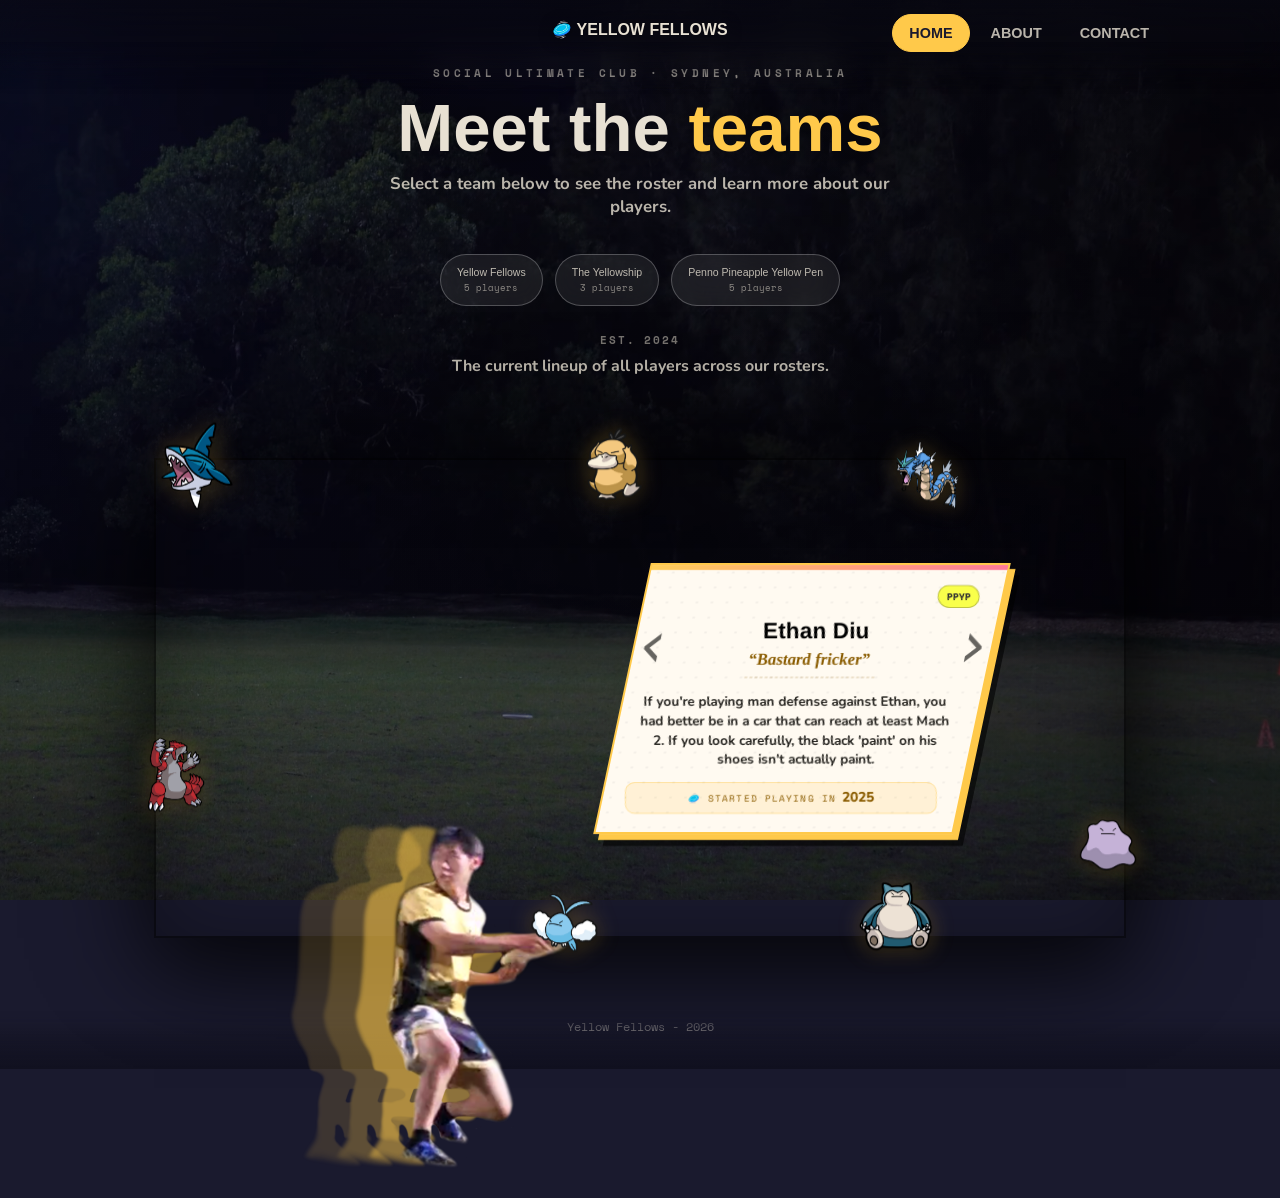
==== commit 668ad838: "Mobile support Claude added: - Swipe support for video - Arrow reposition outside stage - Fix vertic" ====
--- a/index.html
+++ b/index.html
@@ -42,18 +42,20 @@
 
   <div class="stage-wrap" id="stage">
 
-    <video
-      id="stageVideo"
-      class="stage-video"
-      autoplay
-      muted
-      loop
-      playsinline
-    ></video>
+    <div class="stage-photo" id="stagePhoto">
+      <video
+        id="stageVideo"
+        class="stage-video"
+        autoplay
+        muted
+        loop
+        playsinline
+      ></video>
 
-    <div class="stage-scrim"></div>
-    
-    <div class="player-figure" id="playerFigure"></div>
+      <div class="stage-scrim"></div>
+
+      <div class="player-figure" id="playerFigure"></div>
+    </div>
 
     <div class="info-card" id="infoCard">
 
--- a/styles.css
+++ b/styles.css
@@ -842,20 +842,39 @@
     min-height: 0;
     padding: 0;
 
+    /* Rounding/clipping now lives on .stage-photo (below) instead of
+       here -- .stage-wrap itself stays overflow:visible so the arrows,
+       which sit outside .stage-photo, can spill into the page's own
+       side padding instead of getting clipped off. */
+    border: none;
+    box-shadow: none;
+  }
+
+  /* Wraps just the video/scrim/cutout -- this is the element that gets
+     the rounded-photo treatment previously applied to .stage-wrap. */
+  .stage-photo{
+    position: relative;
+    width: 100%;
+    height: var(--photo-h);
+
     border-radius: 22px;
     overflow: hidden;
     border: 1px solid rgba(255,255,255,0.14);
     box-shadow: 0 22px 55px rgba(0,0,0,0.55);
+
+    touch-action: pan-y; /* let vertical page scroll through, we handle horizontal swipes ourselves */
   }
 
   .stage-video{
-    height: var(--photo-h);
+    position: absolute;
+    inset: 0;
+    width: 100%;
+    height: 100%;
   }
 
   .stage-scrim{
     position: absolute;
-    top: 0; left: 0; right: 0;
-    height: var(--photo-h);
+    inset: 0;
     background: linear-gradient(180deg, rgba(8,8,18,0) 62%, rgba(8,8,18,0.55) 100%);
     pointer-events: none;
   }
@@ -864,7 +883,7 @@
     position: relative;
     left: auto;
     width: 100%;
-    height: var(--photo-h);
+    height: 100%;
     min-height: 0;
   }
 
@@ -878,9 +897,14 @@
   .ghost{ width:56%; height:70%; }
 
   /* Arrows are still positioned relative to .info-card (their DOM
-     parent), but pulled up with a negative offset so they land over
-     the photo instead of over the card -- the card's own top margin
-     (18px, see .info-card below) plus half the photo height. */
+     parent), but pulled up with a negative offset so they land at
+     photo height -- the card's own top margin (18px, see .info-card
+     below) plus half the photo height. Horizontally they're pushed
+     into the page's own side padding (the gutter already sitting
+     outside .stage-wrap) rather than crammed on top of the photo --
+     .info-card sits 16px in from .stage-wrap's edge, so -48px here
+     clears that plus the arrow's own width, landing it just outside
+     .stage-wrap in the existing blank margin. */
   .stage-arrow{
     top: calc(-1 * (var(--photo-h) / 2) - 18px);
     transform: translateY(-50%);
@@ -894,8 +918,8 @@
     z-index: 5;
   }
   .stage-arrow:hover{ transform: translateY(-10%) scale(1.28); color: #fff}
-  .arrow-left{ left: 12px; }
-  .arrow-right{ right: 12px; }
+  .arrow-left{ left: -48px; }
+  .arrow-right{ right: -48px; }
 
   /* Plain card in normal flow -- the skew reads great as a floating
      accent on desktop, but fights readability at phone widths, so it's
@@ -1106,6 +1130,218 @@
   .timeline-photo.photo-fallback + .timeline-card{ grid-column:1; }
 }
 
+/* ---------- PAST PLAYERS / EXTHUMBS (about.html only) ---------- */
+.exthumbs-row-wrap{
+  position:relative;
+  margin:0 0 48px;
+  padding-bottom:44px;
+  border-bottom:1px solid rgba(255,255,255,.14);
+}
+
+.exthumbs-row{
+  display:flex;
+  flex-wrap:nowrap;
+  gap:20px;
+
+  /* generous top padding gives the hover tooltip + glow room to render
+     without getting clipped by the scroll container's overflow box.
+     The same trick is mirrored left/right below -- overflow-x:auto clips
+     the tooltip horizontally too, and the first/last thumbs have no
+     neighbouring content on one side for the bubble to spill into, so
+     without this buffer their tooltip gets flush-cropped at the scroll
+     edge. The matching negative margin keeps the visible thumb positions
+     unchanged; the extra padding just reserves clipping room. */
+  padding:56px 48px 16px;
+  margin:-50px -48px 0;
+  /* scroll-snap aligns targets against the scrollport's padding-box edge,
+     which -- thanks to the padding above -- sits 48px outside where the
+     first/last thumb actually starts. Without telling snap to account for
+     that offset, "start" alignment for item 1 only resolves at
+     scrollLeft:48px, not scrollLeft:0 -- so a swipe back to the beginning
+     overshoots that (nonexistent, from the browser's perspective) rest
+     point and snaps to item 2 instead, leaving item 1 stranded off in the
+     padding buffer, past the left edge of what's visible. Matching
+     scroll-padding here shifts the snap reference inward so scrollLeft:0
+     is itself a valid, correctly-aligned snap point for item 1. */
+  scroll-padding-left:48px;
+  scroll-padding-right:48px;
+
+  overflow-x:auto;
+  overscroll-behavior-x:contain;
+  scroll-snap-type:x proximity;
+  -webkit-overflow-scrolling:touch;
+
+  /* Feather thumbs to transparent as they scroll through the 48px
+     padding buffer on either side, instead of hard-clipping the moment
+     they cross the row's own edge -- same technique as the footer fade
+     above. Stops are pixel-based (not %) so the fade always lines up
+     with the buffer width regardless of how wide the row renders. */
+  -webkit-mask-image: linear-gradient(to right,
+    transparent 0, black 48px,
+    black calc(100% - 48px), transparent 100%);
+  mask-image: linear-gradient(to right,
+    transparent 0, black 48px,
+    black calc(100% - 48px), transparent 100%);
+}
+.exthumbs-row::-webkit-scrollbar{ display:none; }
+
+.exthumb{
+  position:relative;
+  flex:0 0 auto;
+
+  width:72px;
+  height:72px;
+
+  display:flex;
+  align-items:center;
+  justify-content:center;
+
+  cursor:default;
+  scroll-snap-align:start;
+
+  opacity:0.55;
+  transition: transform .3s cubic-bezier(.2,.8,.3,1), opacity .3s ease;
+}
+
+.exthumb:hover,
+.exthumb:focus-visible{
+  opacity:1;
+  transform: translateY(-5px) scale(1.1);
+  outline:none;
+}
+
+.exthumb img{
+  width:100%;
+  height:100%;
+  object-fit:contain;
+  filter: grayscale(0.6) brightness(0.8) drop-shadow(0 2px 5px rgba(0,0,0,0.4));
+  transition: filter .3s ease;
+}
+
+.exthumb:hover img,
+.exthumb:focus-visible img{
+  filter:
+    grayscale(0) brightness(1)
+    drop-shadow(0 2px 5px rgba(0,0,0,0.4))
+    drop-shadow(0 0 9px rgba(255,201,74,0.4));
+}
+
+/* Name tooltip -- revealed on hover/focus, sitting above the thumb like
+   a little speech-bubble callout. */
+.exthumb-tip{
+  position:absolute;
+  bottom:calc(100% + 12px);
+  left:50%;
+  transform:translateX(-50%) translateY(4px);
+  white-space:nowrap;
+  z-index:3;
+
+  font-family:var(--font-mono);
+  font-size:0.62rem;
+  font-weight:700;
+  letter-spacing:0.03em;
+
+  background: rgba(18,20,28,0.94);
+  color:var(--text);
+  border:1px solid var(--glass-border);
+  border-radius:8px;
+  padding:5px 10px;
+
+  opacity:0;
+  pointer-events:none;
+  transition: opacity .2s ease, transform .2s ease;
+}
+.exthumb-tip::after{
+  content:"";
+  position:absolute;
+  top:100%; left:50%;
+  transform:translateX(-50%);
+  border:5px solid transparent;
+  border-top-color:rgba(18,20,28,0.94);
+}
+
+.exthumb:hover .exthumb-tip,
+.exthumb:focus-visible .exthumb-tip{
+  opacity:1;
+  transform:translateX(-50%) translateY(0);
+}
+
+/* fallback chip -- mirrors .thumb-fallback for players with no
+   images/exthumbs/<slug>.png yet */
+.exthumb-fallback{
+  border-radius:50%;
+  background: var(--sun);
+  color: var(--ink);
+  font-family:var(--font-mono);
+  font-size:0.62rem;
+  font-weight:700;
+  box-shadow: 0 6px 16px rgba(6,6,16,0.35);
+}
+
+/* Scroll arrows -- same shape/motion language as .stage-arrow on the
+   roster stage (ghost circle, thin oversized chevron, fade in on hover),
+   just recoloured for this section's dark card instead of the stage's
+   light photo backdrop. */
+.exthumb-arrow{
+  position:absolute;
+  top:50%;
+  transform:translateY(-50%);
+  z-index:4;
+
+  width:44px;
+  height:44px;
+  border:none;
+  border-radius:50%;
+
+  background:transparent;
+  color:var(--text);
+
+  display:flex;
+  align-items:center;
+  justify-content:center;
+
+  cursor:pointer;
+  user-select:none;
+
+  font-family:system-ui, sans-serif;
+  font-size:2.6rem;
+  font-weight:300;
+  line-height:1;
+
+  transition:
+    transform .2s ease,
+    color .2s ease,
+    opacity .2s ease;
+
+  opacity:.55;
+}
+
+.exthumb-arrow:hover{
+  transform:translateY(-50%) scale(1.12);
+  color:var(--sun);
+  opacity:1;
+}
+
+.exthumb-arrow:focus-visible{ outline:none; }
+
+.exthumb-arrow[disabled]{
+  opacity:0;
+  pointer-events:none;
+}
+
+.exthumb-arrow-left{ left:-6px; }
+.exthumb-arrow-right{ right:-6px; }
+
+@media (max-width:600px){
+  .exthumb{ width:58px; height:58px; }
+
+  .exthumb-arrow{
+    width:36px;
+    height:36px;
+    font-size:2.1rem;
+  }
+}
+
 /* =========================================================
    ABOUT - Values Section
    ========================================================= */
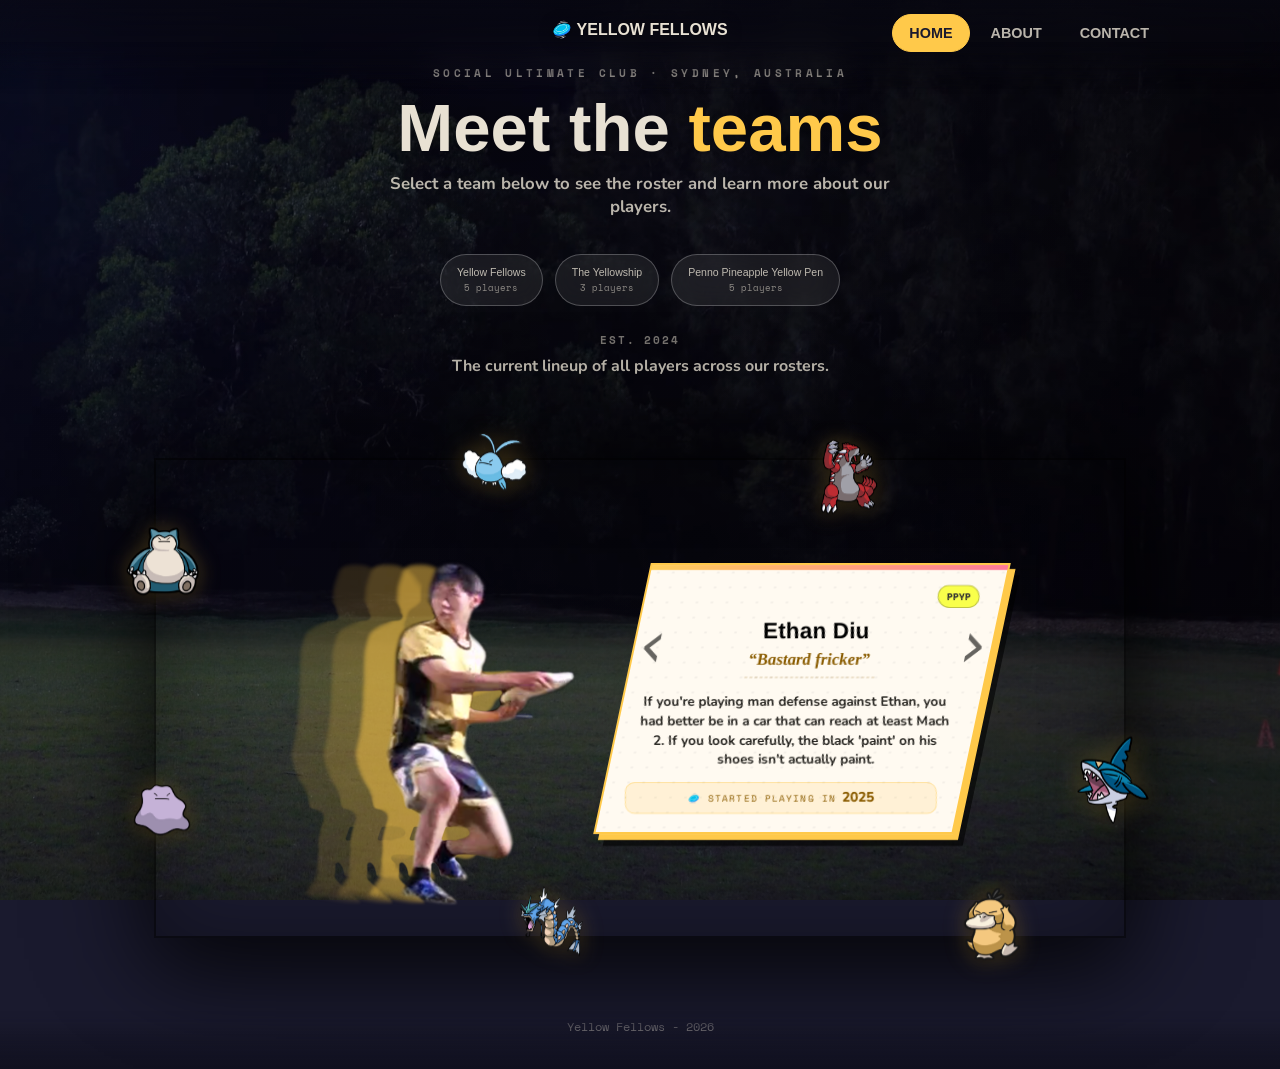
==== commit 3faaf9af: "Revert "Mobile support" This reverts commit 668ad8389d4572af7d03f14c026bf42997f25e7c." ====
--- a/index.html
+++ b/index.html
@@ -42,20 +42,18 @@
 
   <div class="stage-wrap" id="stage">
 
-    <div class="stage-photo" id="stagePhoto">
-      <video
-        id="stageVideo"
-        class="stage-video"
-        autoplay
-        muted
-        loop
-        playsinline
-      ></video>
+    <video
+      id="stageVideo"
+      class="stage-video"
+      autoplay
+      muted
+      loop
+      playsinline
+    ></video>
 
-      <div class="stage-scrim"></div>
-
-      <div class="player-figure" id="playerFigure"></div>
-    </div>
+    <div class="stage-scrim"></div>
+    
+    <div class="player-figure" id="playerFigure"></div>
 
     <div class="info-card" id="infoCard">
 
--- a/styles.css
+++ b/styles.css
@@ -389,6 +389,7 @@
 .player-figure{
   position: absolute;
   left: 32px;
+  bottom: 0px;
   flex: 1;
 
   display: flex;
@@ -842,39 +843,20 @@
     min-height: 0;
     padding: 0;
 
-    /* Rounding/clipping now lives on .stage-photo (below) instead of
-       here -- .stage-wrap itself stays overflow:visible so the arrows,
-       which sit outside .stage-photo, can spill into the page's own
-       side padding instead of getting clipped off. */
-    border: none;
-    box-shadow: none;
-  }
-
-  /* Wraps just the video/scrim/cutout -- this is the element that gets
-     the rounded-photo treatment previously applied to .stage-wrap. */
-  .stage-photo{
-    position: relative;
-    width: 100%;
-    height: var(--photo-h);
-
     border-radius: 22px;
     overflow: hidden;
     border: 1px solid rgba(255,255,255,0.14);
     box-shadow: 0 22px 55px rgba(0,0,0,0.55);
-
-    touch-action: pan-y; /* let vertical page scroll through, we handle horizontal swipes ourselves */
   }
 
   .stage-video{
-    position: absolute;
-    inset: 0;
-    width: 100%;
-    height: 100%;
+    height: var(--photo-h);
   }
 
   .stage-scrim{
     position: absolute;
-    inset: 0;
+    top: 0; left: 0; right: 0;
+    height: var(--photo-h);
     background: linear-gradient(180deg, rgba(8,8,18,0) 62%, rgba(8,8,18,0.55) 100%);
     pointer-events: none;
   }
@@ -883,7 +865,7 @@
     position: relative;
     left: auto;
     width: 100%;
-    height: 100%;
+    height: var(--photo-h);
     min-height: 0;
   }
 
@@ -897,14 +879,9 @@
   .ghost{ width:56%; height:70%; }
 
   /* Arrows are still positioned relative to .info-card (their DOM
-     parent), but pulled up with a negative offset so they land at
-     photo height -- the card's own top margin (18px, see .info-card
-     below) plus half the photo height. Horizontally they're pushed
-     into the page's own side padding (the gutter already sitting
-     outside .stage-wrap) rather than crammed on top of the photo --
-     .info-card sits 16px in from .stage-wrap's edge, so -48px here
-     clears that plus the arrow's own width, landing it just outside
-     .stage-wrap in the existing blank margin. */
+     parent), but pulled up with a negative offset so they land over
+     the photo instead of over the card -- the card's own top margin
+     (18px, see .info-card below) plus half the photo height. */
   .stage-arrow{
     top: calc(-1 * (var(--photo-h) / 2) - 18px);
     transform: translateY(-50%);
@@ -918,8 +895,8 @@
     z-index: 5;
   }
   .stage-arrow:hover{ transform: translateY(-10%) scale(1.28); color: #fff}
-  .arrow-left{ left: -48px; }
-  .arrow-right{ right: -48px; }
+  .arrow-left{ left: 12px; }
+  .arrow-right{ right: 12px; }
 
   /* Plain card in normal flow -- the skew reads great as a floating
      accent on desktop, but fights readability at phone widths, so it's
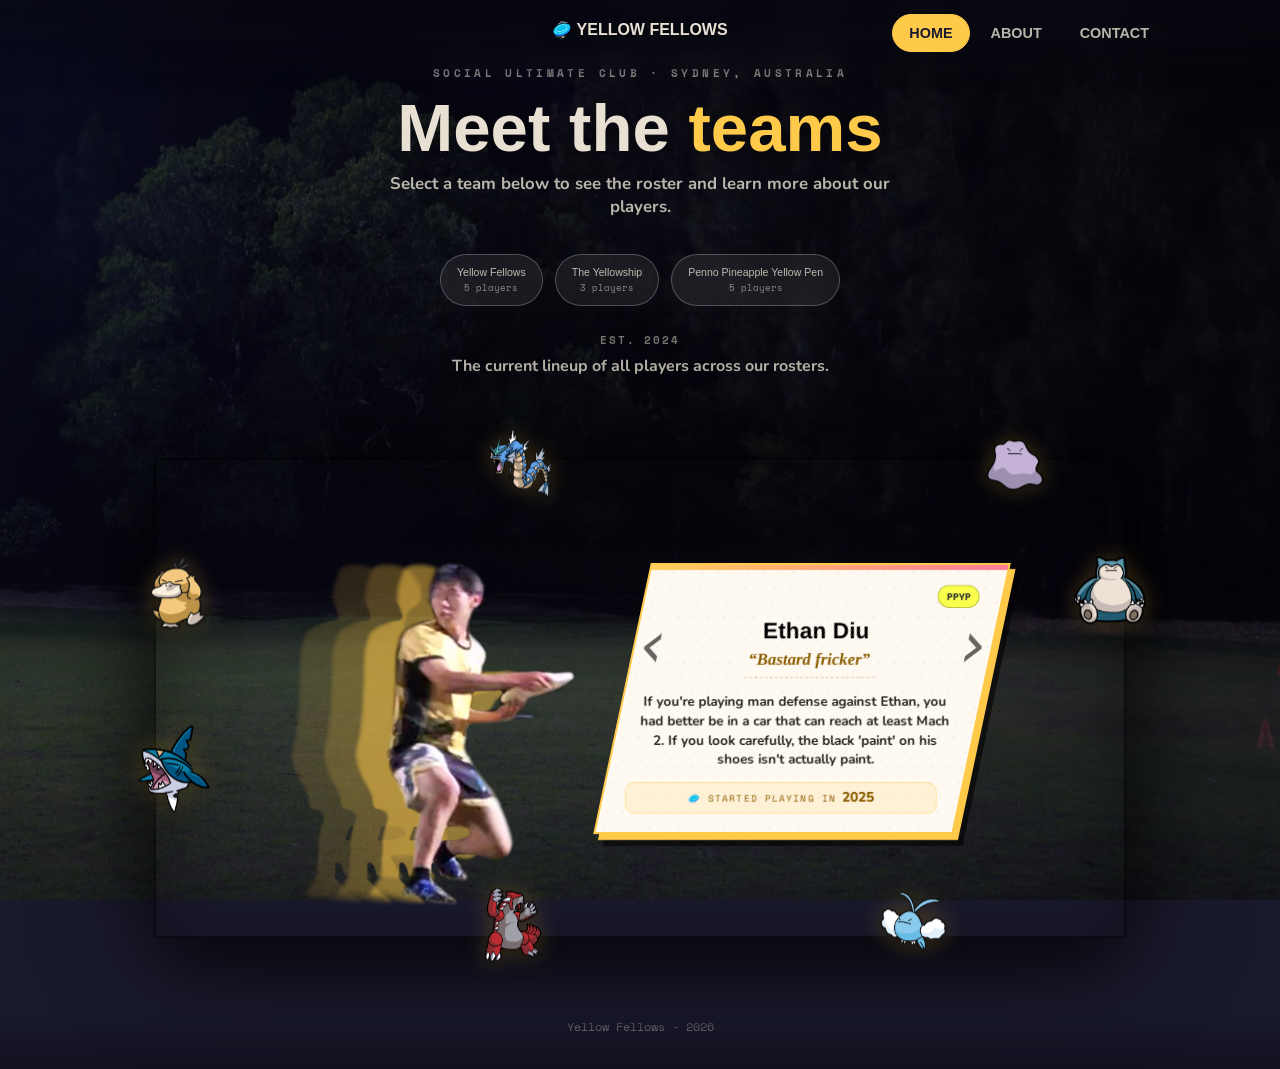
==== commit fa155a29: "Mobile optim - Claude Thumbs are around border again Info card below stage on mobile" ====
--- a/index.html
+++ b/index.html
@@ -42,18 +42,24 @@
 
   <div class="stage-wrap" id="stage">
 
-    <video
-      id="stageVideo"
-      class="stage-video"
-      autoplay
-      muted
-      loop
-      playsinline
-    ></video>
+    <div class="stage-photo" id="stagePhoto">
+      <div class="stage-photo-inner">
+        <video
+          id="stageVideo"
+          class="stage-video"
+          autoplay
+          muted
+          loop
+          playsinline
+        ></video>
 
-    <div class="stage-scrim"></div>
-    
-    <div class="player-figure" id="playerFigure"></div>
+        <div class="stage-scrim"></div>
+
+        <div class="player-figure" id="playerFigure"></div>
+      </div>
+
+      <div class="thumb-row" id="thumbRow"></div>
+    </div>
 
     <div class="info-card" id="infoCard">
 
@@ -76,7 +82,6 @@
       </div>
     </div>
 
-    <div class="thumb-row" id="thumbRow"></div>
   </div>
 </div>
 
--- a/styles.css
+++ b/styles.css
@@ -373,6 +373,25 @@
       inset 0 0 80px rgba(0,0,0,0.35);
 }
 
+/* Wraps just the video/scrim/player-figure (+ the thumb perimeter --
+   see .thumb-row below) so this box, not the whole .stage-wrap, is what
+   the thumbs scatter around and what the mobile frame/border hugs.
+   On desktop it simply fills .stage-wrap exactly like .stage-video used
+   to on its own, so nothing here changes the desktop look. */
+.stage-photo{
+  position: absolute;
+  inset: 0;
+}
+
+/* Clips the video's square corners to match the mobile frame's
+   border-radius. Overflow stays hidden only here -- .stage-photo itself
+   stays overflow:visible so thumbs that straddle the frame's edge
+   (see FRAME_INSET in script.js) never get cropped. */
+.stage-photo-inner{
+  position: absolute;
+  inset: 0;
+}
+
 .stage-video{
     position: absolute;
     inset: 0;
@@ -650,8 +669,11 @@
 
 /* Purely a positioning context -- not itself positioned, so it doesn't
    introduce a new containing block. .thumb children are position:absolute
-   and sit directly on top of .stage-wrap (their nearest positioned
-   ancestor), so their left/top percentages are stage-wrap-relative. */
+   and sit directly on top of .stage-photo (their nearest positioned
+   ancestor -- see index.html, where .thumb-row lives inside .stage-photo
+   rather than .stage-wrap), so their left/top percentages are always
+   relative to the photo/video box, never the info-card or the rest of
+   the stage. */
 .thumb-row{
   margin: 0;
 }
@@ -826,12 +848,19 @@
 /* ---------- MOBILE / STAGE RESPONSIVE ---------- */
 /*
   Mobile trades the desktop "floating comic panel" for a plain stacked
-  card: a fixed-height photo zone up top (video + cutout + nav arrows),
-  then the info card in normal document flow below it, then the thumbs
-  as a horizontal swipeable strip. --photo-h is the single source of
-  truth for the photo zone's height -- the video, the cutout, and the
-  arrows' vertical centering all reference it, so they can't drift out
-  of sync with each other.
+  card: a fixed-height photo zone up top (video + cutout + nav arrows +
+  the thumb perimeter), then the info card in normal document flow below
+  it. --photo-h is the single source of truth for the photo zone's
+  height -- the video, the cutout, and the arrows' vertical centering
+  all reference it, so they can't drift out of sync with each other.
+
+  The photo zone's frame (border/radius/shadow) lives on .stage-photo,
+  not .stage-wrap, so it hugs just the video+thumbs box instead of
+  stretching around the info-card stacked underneath. .stage-photo
+  itself stays overflow:visible so the thumbs scattered around its edge
+  (see FRAME_INSET in script.js) aren't clipped -- only the inner
+  .stage-photo-inner (holding the video/scrim/cutout) clips, to round
+  off the video's square corners.
 */
 @media (max-width:760px){
   .wrap{ padding-top:118px; }
@@ -843,14 +872,22 @@
     min-height: 0;
     padding: 0;
 
+    border: none;
+    box-shadow: none;
+  }
+
+  .stage-photo{
+    position: relative;
+    height: var(--photo-h);
+
+    border-radius: 22px;
+    border: 1px solid rgba(255,255,255,0.14);
+    box-shadow: 0 22px 55px rgba(0,0,0,0.55);
+  }
+
+  .stage-photo-inner{
     border-radius: 22px;
     overflow: hidden;
-    border: 1px solid rgba(255,255,255,0.14);
-    box-shadow: 0 22px 55px rgba(0,0,0,0.55);
-  }
-
-  .stage-video{
-    height: var(--photo-h);
   }
 
   .stage-scrim{
@@ -905,7 +942,7 @@
      tag still anchor to the card itself rather than the whole stage. */
   .info-card{
     position: relative;
-    width: auto;
+    width: 98%;
     max-width: none;
     margin: 18px 16px 0;
 
@@ -921,40 +958,6 @@
   .info-card.fade{
     opacity: 0;
     transform: translateY(8px);
-  }
-
-  /* Thumbs become a horizontal, swipeable strip instead of a perimeter
-     scatter -- easier to scan and tap with a thumb than to chase dots
-     around the whole card. See script.js buildThumbs()/isMobileThumbLayout(). */
-  .thumb-row{
-    display: flex;
-    align-items: center;
-    gap: 12px;
-
-    margin: 18px 0 0;
-    padding: 6px 16px 20px;
-
-    overflow-x: auto;
-    overscroll-behavior-x: contain;
-    scroll-snap-type: x proximity;
-    -webkit-overflow-scrolling: touch;
-  }
-  .thumb-row::-webkit-scrollbar{ display: none; }
-
-  .thumb-row .thumb{
-    position: static;
-    flex: 0 0 auto;
-    scroll-snap-align: center;
-  }
-  .thumb-row .thumb,
-  .thumb-row .thumb:hover,
-  .thumb-row .thumb.active{
-    transform: none;
-  }
-  .thumb-row .thumb:hover{ opacity:0.85; }
-  .thumb-row .thumb.selected{
-    transform: translateY(-3px) scale(1.16);
-    z-index: 2;
   }
 
   .thumb{ width:62px; height:62px; }
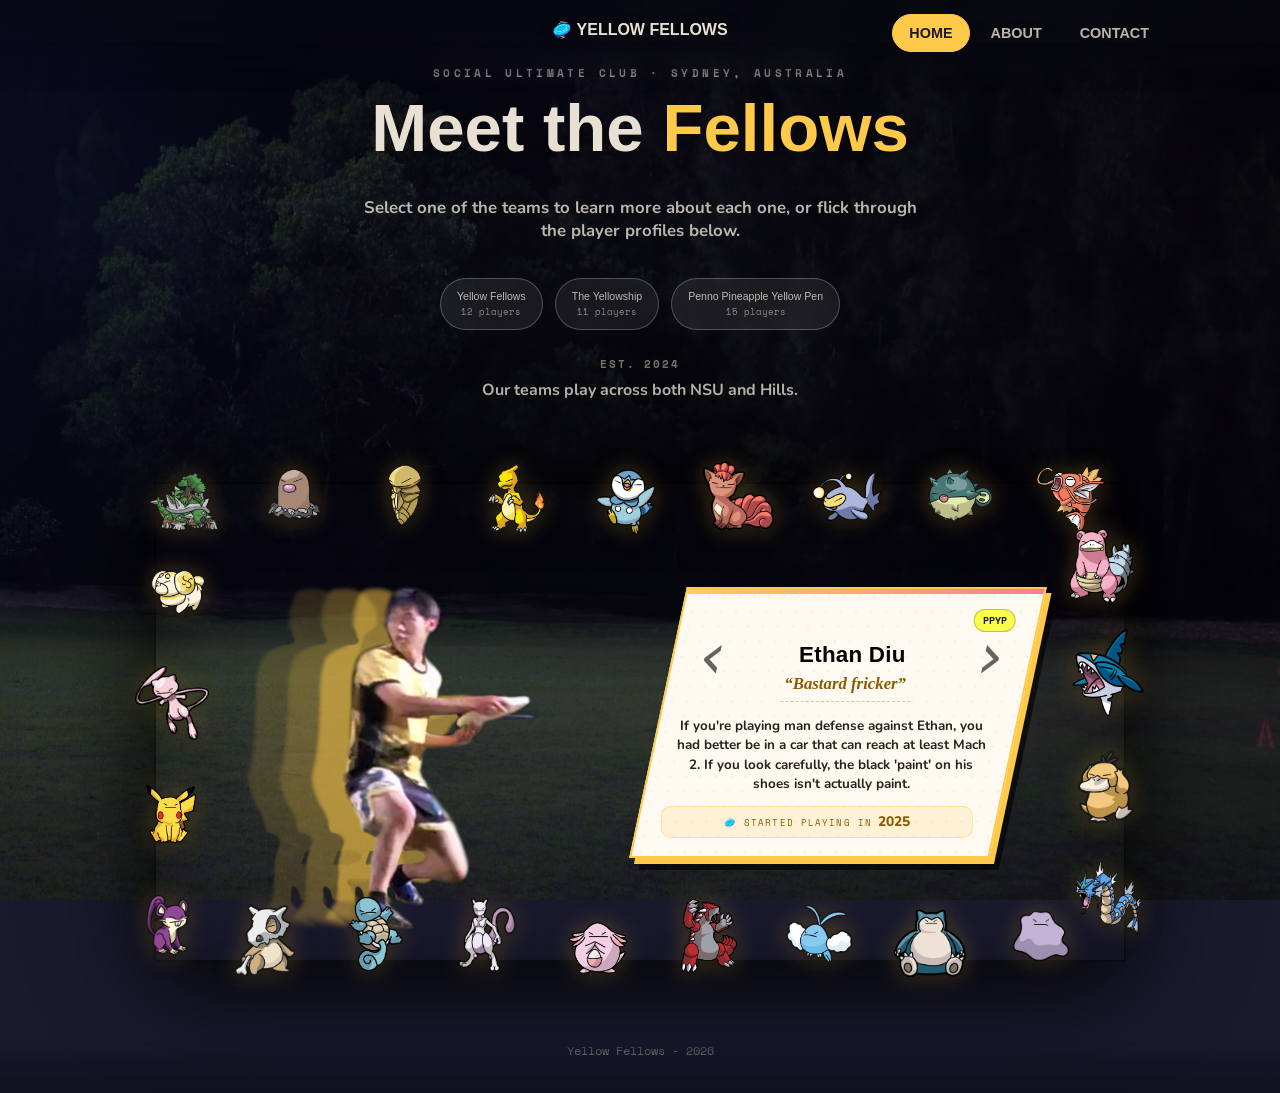
==== commit 541023f3: "Content update" ====
--- a/index.html
+++ b/index.html
@@ -30,8 +30,8 @@
 <div class="wrap">
   <header class="page-hero">
     <div class="eyebrow">Social Ultimate Club · Sydney, Australia</div>
-    <h1>Meet the <span class="hl">teams</span></h1>
-    <p class="sub">Select a team below to see the roster and learn more about our players.</p>
+    <h1>Meet the <span class="hl">Fellows</span></h1>
+    <p class="sub">Select one of the teams to learn more about each one, or flick through the player profiles below.</p>
   </header>
 
   <nav class="tabs" role="tablist" aria-label="Team selector"></nav>
--- a/styles.css
+++ b/styles.css
@@ -76,7 +76,7 @@
 .disc-bg{ position:fixed; inset:0; pointer-events:none; overflow:hidden; z-index:-2; }
 .disc-bg span{ position:absolute; font-size:2.2rem; opacity:0.07; filter:saturate(0.6); }
 
-.wrap{ position:relative; z-index:5; max-width:1100px; margin:0 auto; padding:64px 64px 10px; }
+.wrap{ position:relative; z-index:5; max-width:1100px; margin:0 auto; padding:64px 64px 10px; min-width:480px;}
 
 /* ---------- SITE HEADER / NAV -- fades into the photo ---------- */
 .site-header{
@@ -270,7 +270,7 @@
 
 h1{
   font-family:var(--font-heading); font-size:clamp(2.2rem, 6vw, 4.2rem);
-  line-height:1.05; margin:12px 0 8px; color:var(--text);
+  line-height:1.05; margin:12px 0 32px; color:var(--text);
   text-shadow: 0 4px 30px rgba(0,0,0,0.45);
 }
 h1 .hl{
@@ -407,7 +407,7 @@
 
 .player-figure{
   position: absolute;
-  left: 32px;
+  left: -12px;
   bottom: 0px;
   flex: 1;
 
@@ -455,7 +455,7 @@
 
 .info-card{
     position: absolute;
-    right:12px;
+    right:-24px;
     width: 360px;
     padding: 20px 22px 18px;
 
@@ -546,7 +546,7 @@
 .chip-PPYP{ background: var(--pineapple); }
 .chip-YS{ background: var(--sherbet); }
 
-.stage-name{ font-family:var(--font-heading); font-size:clamp(1.1rem, 2.4vw, 1.4rem); font-weight:700; margin:0 0 6px; text-align:center; letter-spacing:0.01em; }
+.stage-name{ font-family:var(--font-heading); font-size:clamp(1.1rem, 2.4vw, 1.4rem); font-weight:700; margin:0 32px 6px; text-align:center; letter-spacing:0.01em; }
 
 .nickname{
   display:block; width:fit-content; margin:0 auto 14px;
@@ -621,7 +621,7 @@
 
 .stage-arrow{
   position: absolute;
-  top: 30%;
+  top: 25%;
   transform: translateY(-50%);
   z-index: 3;
 
@@ -662,8 +662,8 @@
 .stage-arrow:focus-visible{
   outline: none;
 }
-.arrow-left{ left: -3%; }
-.arrow-right{ right: -3%; }
+.arrow-left{ left: 3%; }
+.arrow-right{ right: 3%; }
 
 /* ---------- THUMBNAIL ROW ---------- */
 
@@ -862,7 +862,7 @@
   .stage-photo-inner (holding the video/scrim/cutout) clips, to round
   off the video's square corners.
 */
-@media (max-width:760px){
+@media (max-width:900px){
   .wrap{ padding-top:118px; }
 
   .stage-wrap{
@@ -919,19 +919,8 @@
      parent), but pulled up with a negative offset so they land over
      the photo instead of over the card -- the card's own top margin
      (18px, see .info-card below) plus half the photo height. */
-  .stage-arrow{
-    top: calc(-1 * (var(--photo-h) / 2) - 18px);
-    transform: translateY(-50%);
-
-    width: 42px;
-    height: 42px;
-    font-size: 3.9rem;
-
-    color: #fff;
-
-    z-index: 5;
-  }
-  .stage-arrow:hover{ transform: translateY(-10%) scale(1.28); color: #fff}
+  .stage-arrow{top: 20%;}
+  .stage-arrow:hover{ transform: translateY(-10%) scale(1.28);}
   .arrow-left{ left: 12px; }
   .arrow-right{ right: 12px; }
 
@@ -944,7 +933,7 @@
     position: relative;
     width: 98%;
     max-width: none;
-    margin: 18px 16px 0;
+    margin: 18px -16px 0;
 
     transform: none;
 
@@ -1343,10 +1332,10 @@
 }
 
 .values-statement{
-  font-family:var(--font-heading);
-  font-weight:400;
+  font-family:var(--font-body);
+  font-weight:500;
   font-size:clamp(0.9rem,2.6vw,1.15rem);
-  line-height:1.28;
+  line-height:2.28;
   margin:0 0 48px;
   padding-bottom:44px;
   border-bottom:1px solid rgba(255,255,255,.14);
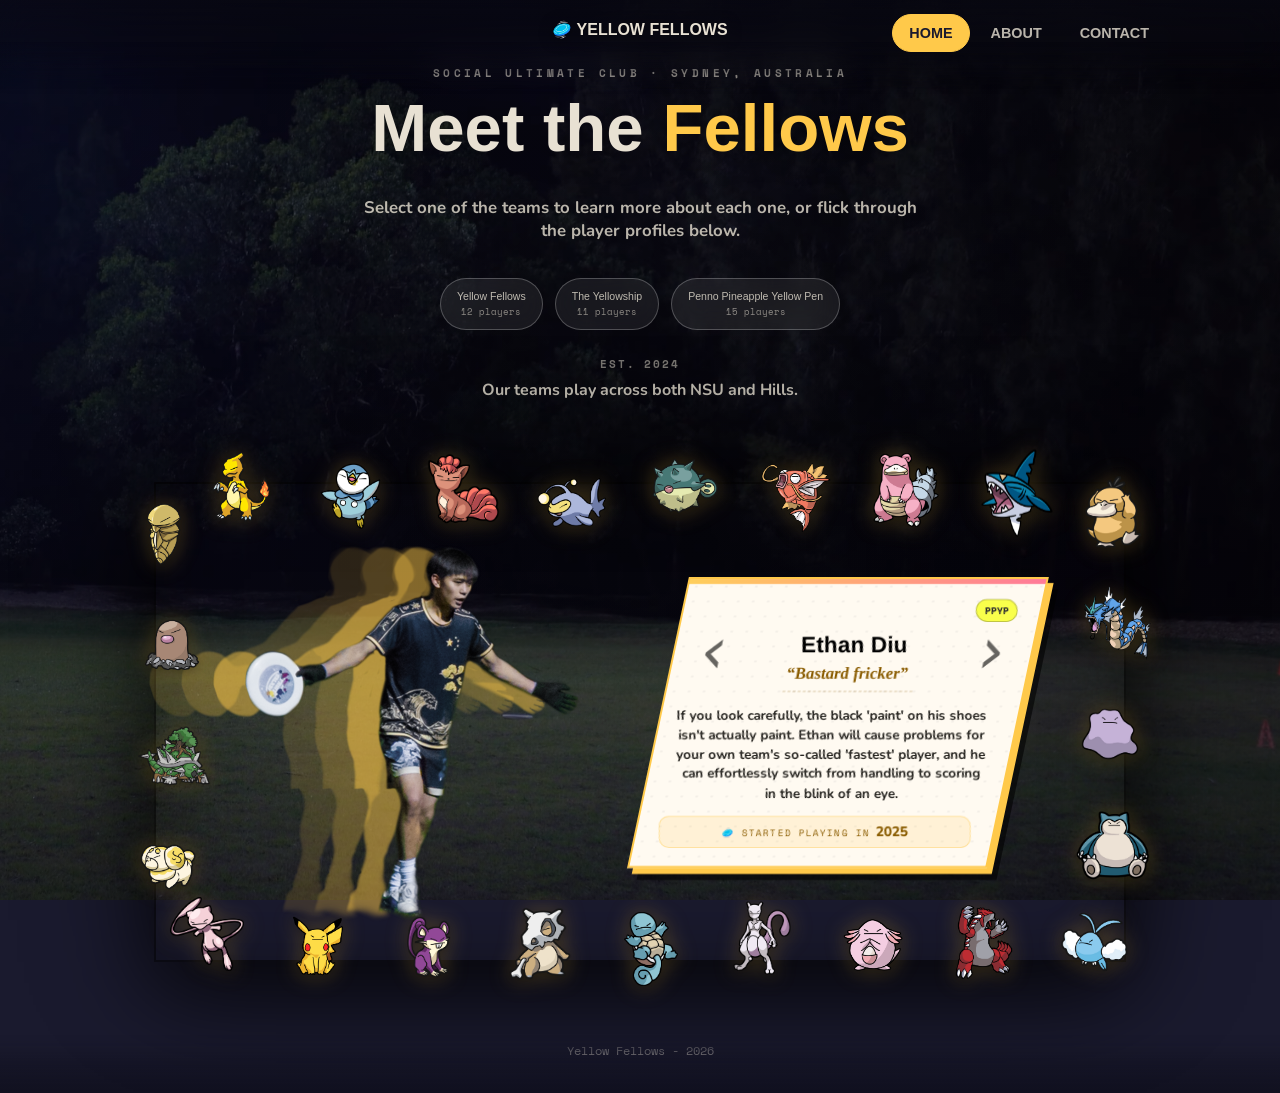
==== commit 865ccc39: "Content update + favicon push" ====
--- a/index.html
+++ b/index.html
@@ -3,7 +3,8 @@
 <head>
 <meta charset="UTF-8">
 <meta name="viewport" content="width=device-width, initial-scale=1.0">
-<title>Yellow Fellows</title>
+<title>Yellow Fellows - Home</title>
+<link rel="icon" type="image/png" href="images/logo.png">
 <link rel="preconnect" href="https://fonts.googleapis.com">
 <link href="https://fonts.googleapis.com/css2?family=Nunito:wght@400;700;800;900&family=Space+Mono:wght@400;700&display=swap" rel="stylesheet">
 <link rel="stylesheet" href="styles.css">
--- a/styles.css
+++ b/styles.css
@@ -76,7 +76,7 @@
 .disc-bg{ position:fixed; inset:0; pointer-events:none; overflow:hidden; z-index:-2; }
 .disc-bg span{ position:absolute; font-size:2.2rem; opacity:0.07; filter:saturate(0.6); }
 
-.wrap{ position:relative; z-index:5; max-width:1100px; margin:0 auto; padding:64px 64px 10px; min-width:480px;}
+.wrap{ position:relative; z-index:5; max-width:1100px; margin:0 auto; padding:64px 64px 10px; min-width:360px;}
 
 /* ---------- SITE HEADER / NAV -- fades into the photo ---------- */
 .site-header{
@@ -407,7 +407,7 @@
 
 .player-figure{
   position: absolute;
-  left: -12px;
+  left: 64px;
   bottom: 0px;
   flex: 1;
 
@@ -960,6 +960,8 @@
   .stage-wrap{ --photo-h: min(48vh, 360px); }
   .player-stat-row{ grid-template-columns:1fr; }
   .thumb{ width:48px; height:48px; }
+  .arrow-left{ left: -6px; }
+  .arrow-right{ right: -6px; }
 }
 
 @media (max-width:420px){
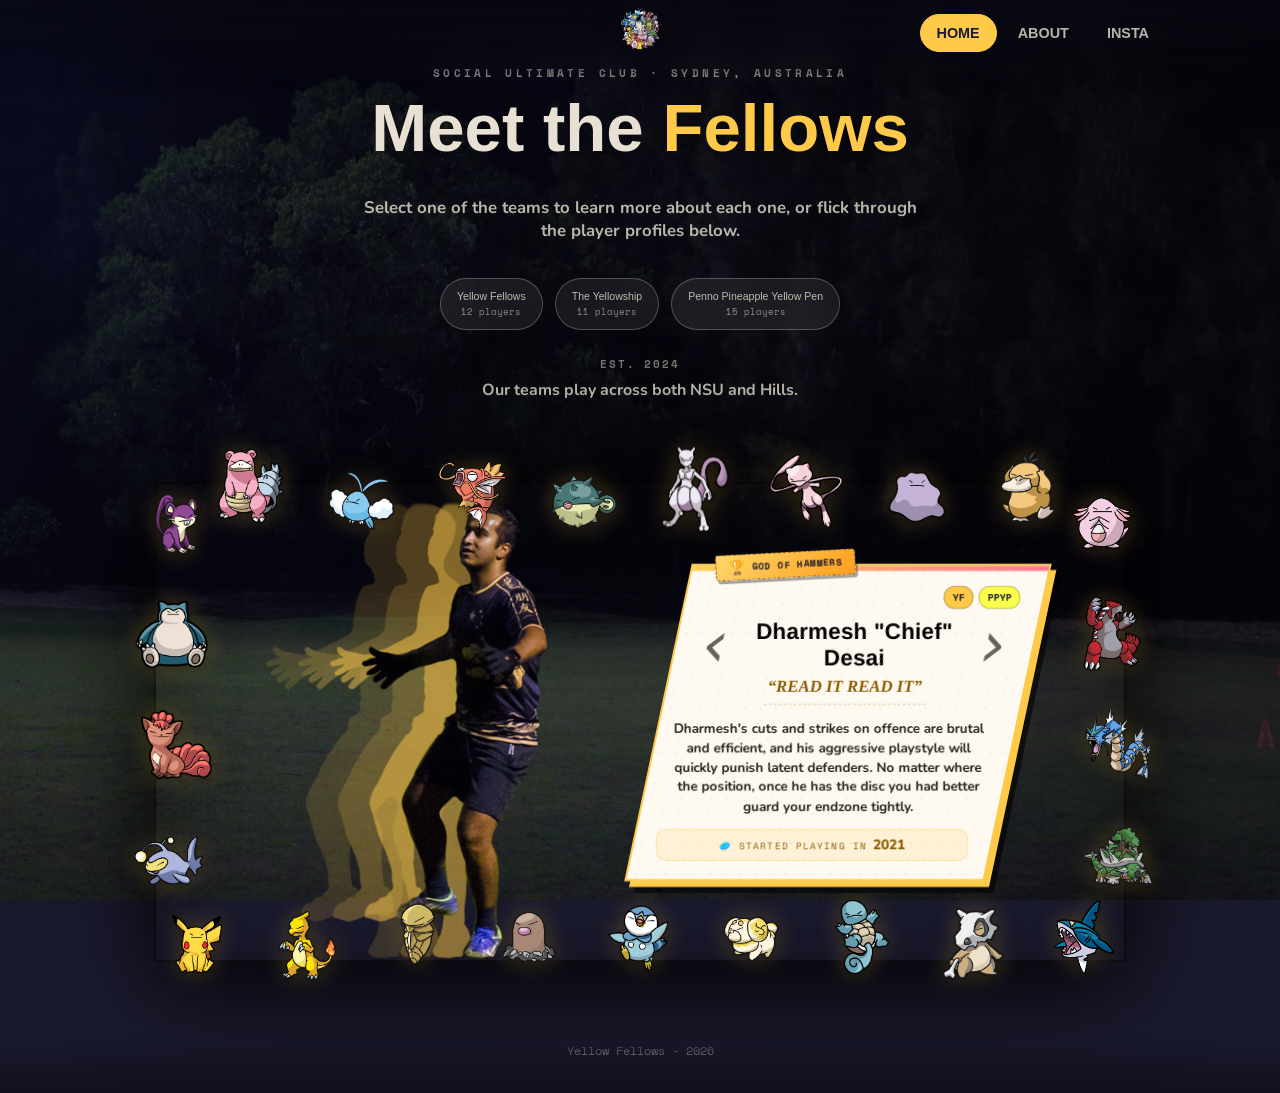
==== commit cb988f8c: "Instagram link fix to replace Contact" ====
--- a/index.html
+++ b/index.html
@@ -23,7 +23,7 @@
     <nav class="site-nav" id="siteNav">
       <a href="index.html" class="active">HOME</a>
       <a href="about.html">ABOUT</a>
-      <a href="contact.html">CONTACT</a>
+      <a href="https://www.instagram.com/yellowfellowsultimate" target="_blank" rel="noopener">INSTA</a>
     </nav>
   </div>
 </header>
